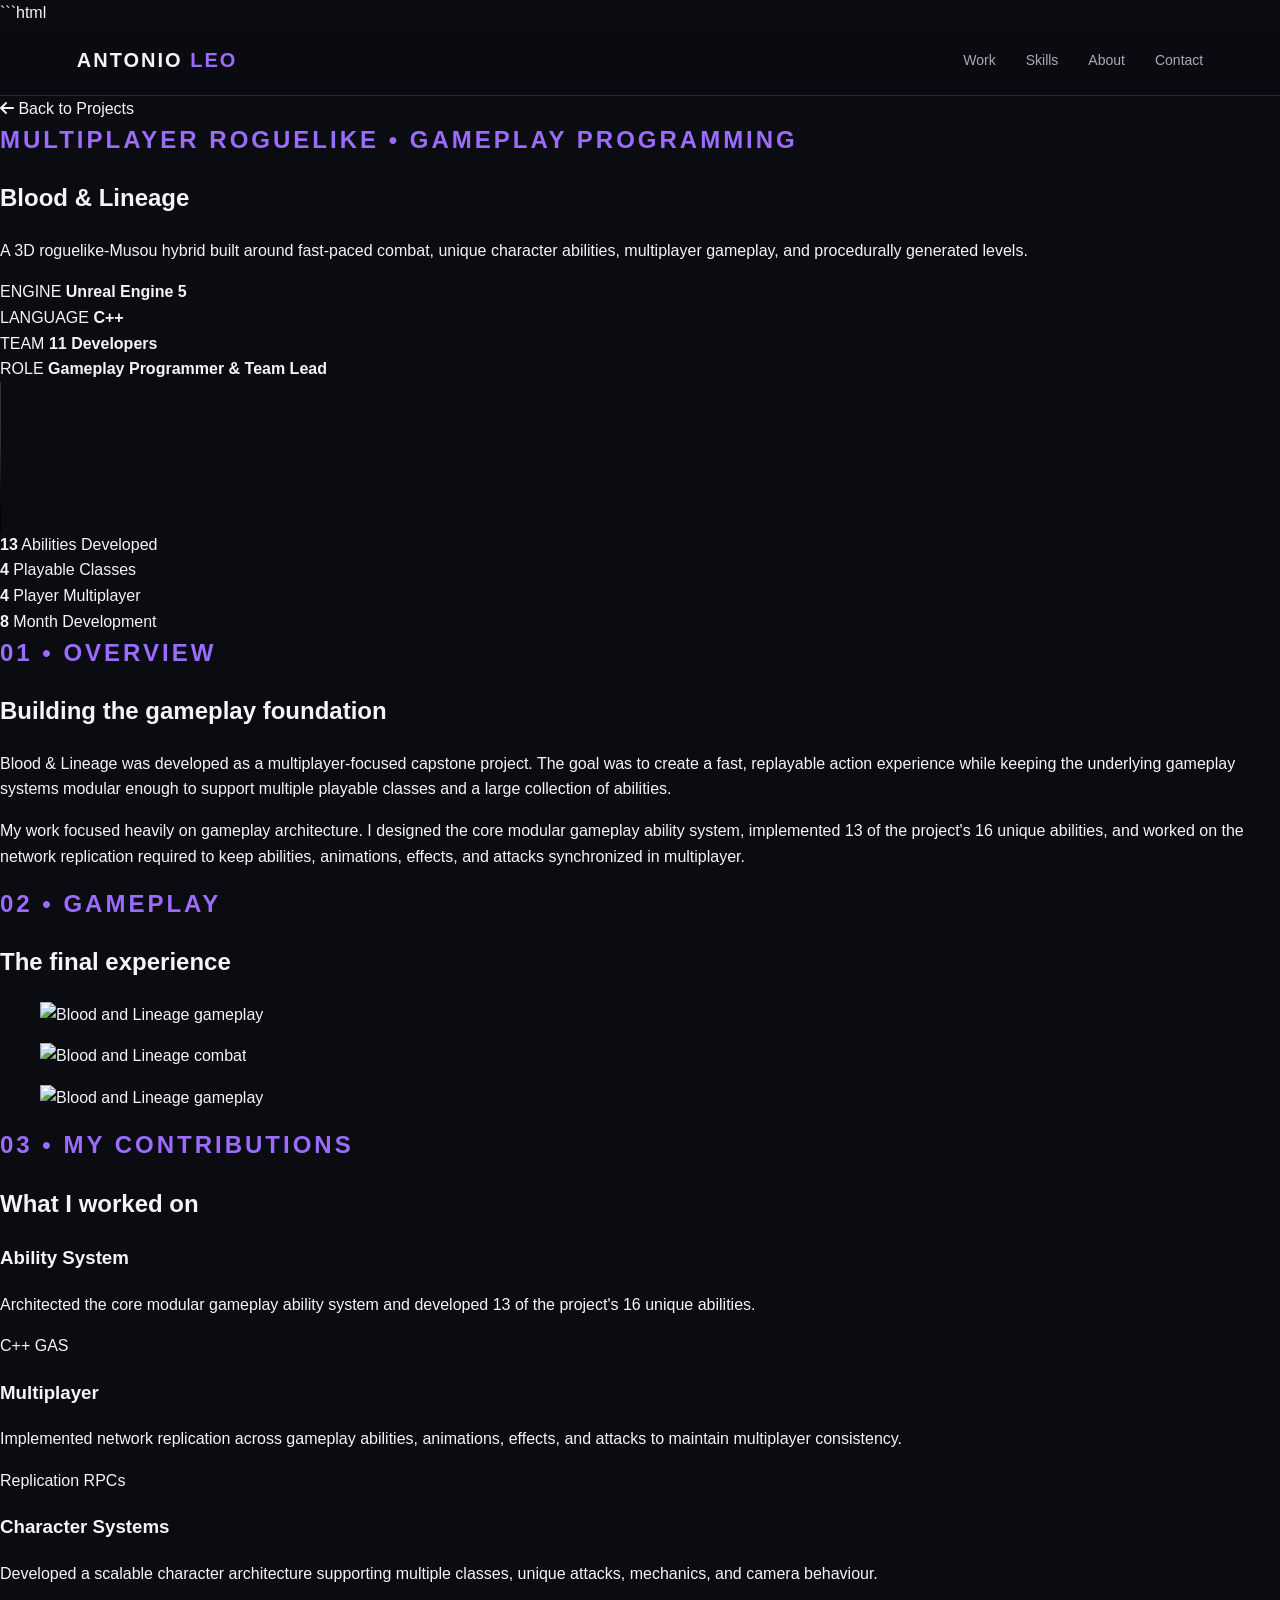
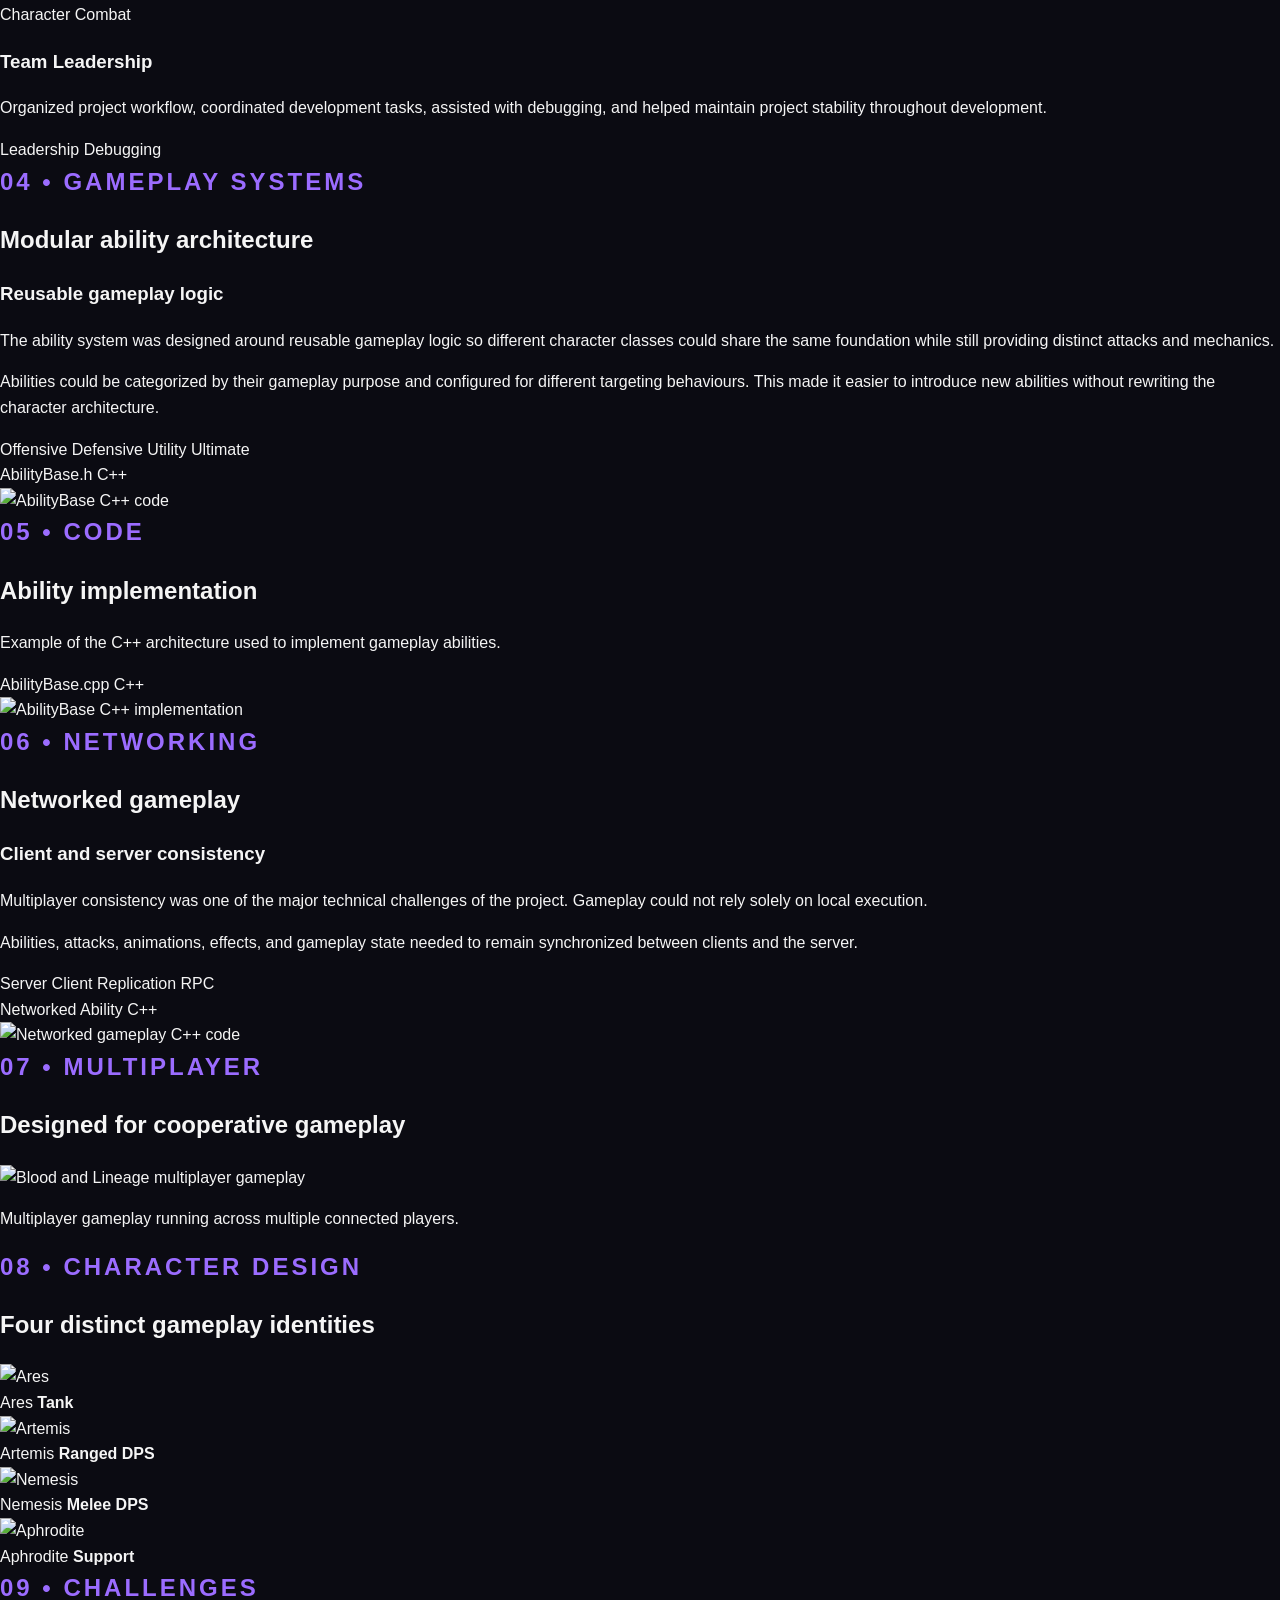
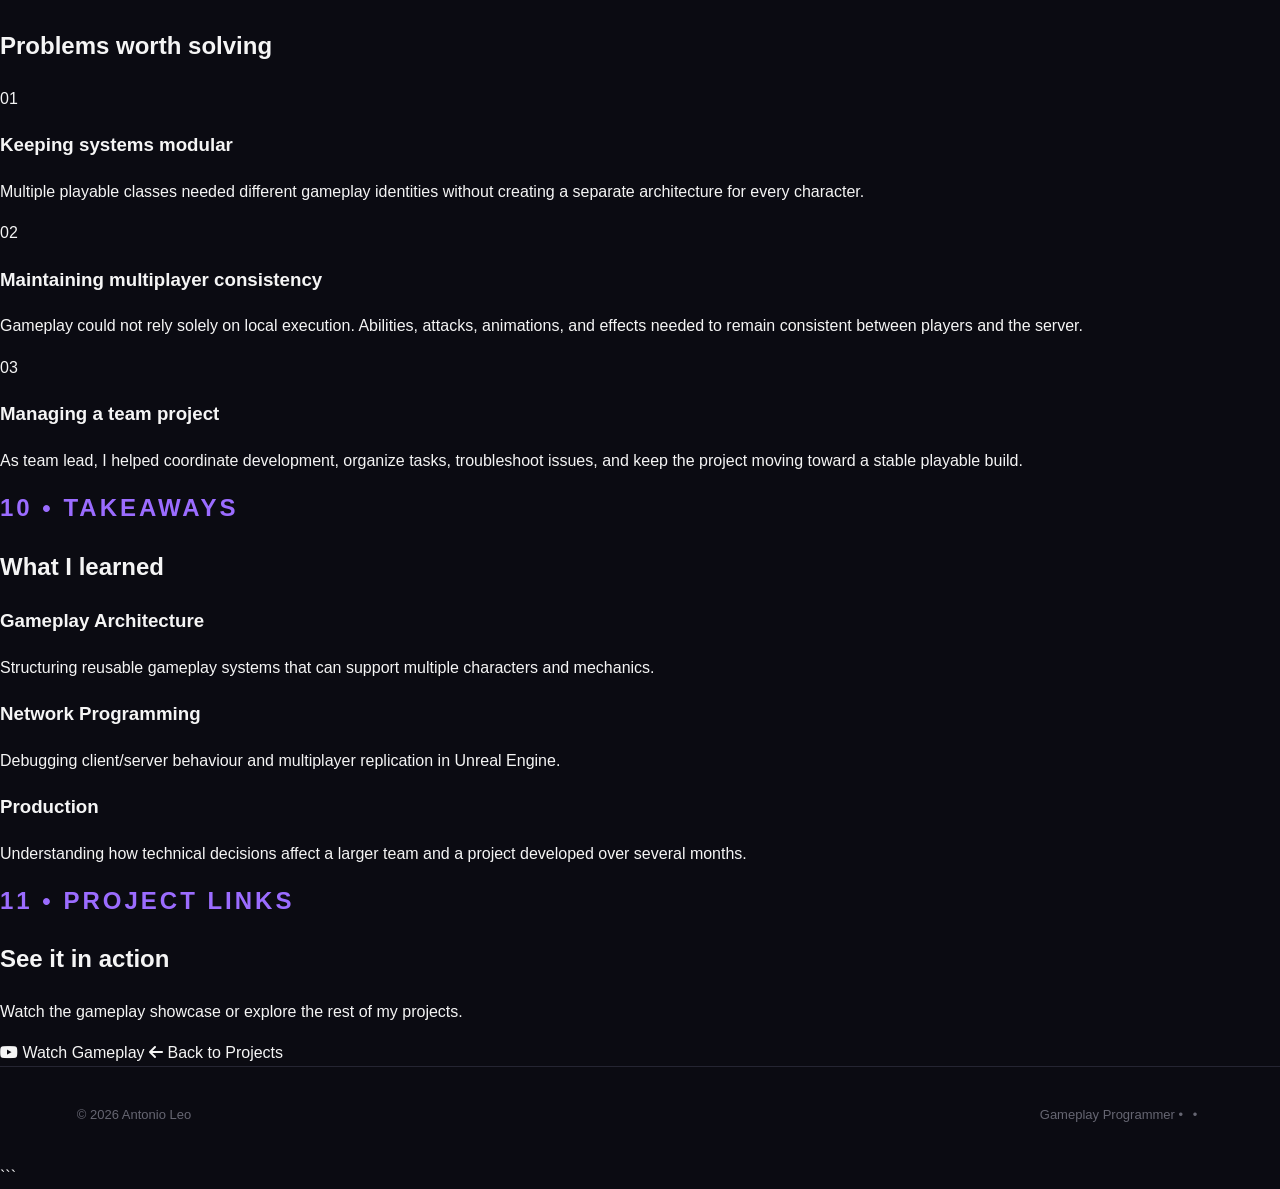
==== projects/blood-lineage.html @ 812a4d71 "changes" ====
```html
<!DOCTYPE html>
<html lang="en">
<head>
    <meta charset="UTF-8">
    <meta name="viewport" content="width=device-width, initial-scale=1.0">

    <title>Blood & Lineage | Antonio Leo</title>

    <link rel="stylesheet" href="../style.css">
    <link rel="stylesheet" href="project-details.css">

    <link rel="stylesheet"
          href="https://cdn.jsdelivr.net/gh/devicons/devicon@latest/devicon.min.css">

    <link rel="stylesheet"
          href="https://cdnjs.cloudflare.com/ajax/libs/font-awesome/6.5.2/css/all.min.css">
</head>

<body>

<header class="navbar">

    <a href="../index.html" class="logo">
        ANTONIO<span> LEO</span>
    </a>

    <nav>
        <a href="../index.html#work">Work</a>
        <a href="../index.html#skills">Skills</a>
        <a href="../index.html#about">About</a>
        <a href="../index.html#contact">Contact</a>
    </nav>

</header>


<main class="project-detail">


    <!-- HERO -->
    <section class="detail-hero">

        <a href="../index.html#work" class="back-link">
            <i class="fa-solid fa-arrow-left"></i>
            Back to Projects
        </a>

        <p class="eyebrow">
            MULTIPLAYER ROGUELIKE • GAMEPLAY PROGRAMMING
        </p>

        <h1>Blood &amp; Lineage</h1>

        <p class="detail-lead">
            A 3D roguelike-Musou hybrid built around fast-paced combat,
            unique character abilities, multiplayer gameplay, and
            procedurally generated levels.
        </p>


        <div class="detail-meta">

            <div>
                <span>ENGINE</span>
                <strong>Unreal Engine 5</strong>
            </div>

            <div>
                <span>LANGUAGE</span>
                <strong>C++</strong>
            </div>

            <div>
                <span>TEAM</span>
                <strong>11 Developers</strong>
            </div>

            <div>
                <span>ROLE</span>
                <strong>Gameplay Programmer &amp; Team Lead</strong>
            </div>

        </div>

    </section>


    <!-- VIDEO -->
    <section class="detail-media">

        <video autoplay muted loop controls playsinline preload="metadata">
            <source src="../videos/blood-lineage.mp4" type="video/mp4">
            Your browser does not support the video tag.
        </video>

    </section>


    <!-- QUICK STATS -->
    <section class="project-stats">

        <div>
            <strong>13</strong>
            <span>Abilities Developed</span>
        </div>

        <div>
            <strong>4</strong>
            <span>Playable Classes</span>
        </div>

        <div>
            <strong>4</strong>
            <span>Player Multiplayer</span>
        </div>

        <div>
            <strong>8</strong>
            <span>Month Development</span>
        </div>

    </section>


    <!-- OVERVIEW -->
    <section class="detail-section">

        <p class="eyebrow">01 • OVERVIEW</p>

        <h2>Building the gameplay foundation</h2>

        <div class="detail-text">

            <p>
                Blood &amp; Lineage was developed as a multiplayer-focused
                capstone project. The goal was to create a fast, replayable
                action experience while keeping the underlying gameplay
                systems modular enough to support multiple playable classes
                and a large collection of abilities.
            </p>

            <p>
                My work focused heavily on gameplay architecture. I designed
                the core modular gameplay ability system, implemented 13 of
                the project's 16 unique abilities, and worked on the network
                replication required to keep abilities, animations, effects,
                and attacks synchronized in multiplayer.
            </p>

        </div>

    </section>


    <!-- GAMEPLAY -->
    <section class="detail-section">

        <p class="eyebrow">02 • GAMEPLAY</p>

        <h2>The final experience</h2>

        <div class="image-gallery">

            <figure class="gallery-large">
                <img src="../images/blood-lineage/gameplay-1.jpg"
                     alt="Blood and Lineage gameplay">
            </figure>

            <figure>
                <img src="../images/blood-lineage/gameplay-2.jpg"
                     alt="Blood and Lineage combat">
            </figure>

            <figure>
                <img src="../images/blood-lineage/gameplay-3.jpg"
                     alt="Blood and Lineage gameplay">
            </figure>

        </div>

    </section>


    <!-- CONTRIBUTIONS -->
    <section class="detail-section">

        <p class="eyebrow">03 • MY CONTRIBUTIONS</p>

        <h2>What I worked on</h2>


        <div class="detail-grid">

            <article class="detail-card">

                <h3>Ability System</h3>

                <p>
                    Architected the core modular gameplay ability system and
                    developed 13 of the project's 16 unique abilities.
                </p>

                <div class="card-tags">
                    <span>C++</span>
                    <span>GAS</span>
                </div>

            </article>


            <article class="detail-card">

                <h3>Multiplayer</h3>

                <p>
                    Implemented network replication across gameplay abilities,
                    animations, effects, and attacks to maintain multiplayer
                    consistency.
                </p>

                <div class="card-tags">
                    <span>Replication</span>
                    <span>RPCs</span>
                </div>

            </article>


            <article class="detail-card">

                <h3>Character Systems</h3>

                <p>
                    Developed a scalable character architecture supporting
                    multiple classes, unique attacks, mechanics, and camera
                    behaviour.
                </p>

                <div class="card-tags">
                    <span>Character</span>
                    <span>Combat</span>
                </div>

            </article>


            <article class="detail-card">

                <h3>Team Leadership</h3>

                <p>
                    Organized project workflow, coordinated development tasks,
                    assisted with debugging, and helped maintain project
                    stability throughout development.
                </p>

                <div class="card-tags">
                    <span>Leadership</span>
                    <span>Debugging</span>
                </div>

            </article>

        </div>

    </section>


    <!-- ABILITY SYSTEM -->
    <section class="detail-section">

        <p class="eyebrow">04 • GAMEPLAY SYSTEMS</p>

        <h2>Modular ability architecture</h2>

        <div class="technical-block">

            <div class="technical-copy">

                <h3>Reusable gameplay logic</h3>

                <p>
                    The ability system was designed around reusable gameplay
                    logic so different character classes could share the same
                    foundation while still providing distinct attacks and
                    mechanics.
                </p>

                <p>
                    Abilities could be categorized by their gameplay purpose
                    and configured for different targeting behaviours. This
                    made it easier to introduce new abilities without
                    rewriting the character architecture.
                </p>

                <div class="card-tags">
                    <span>Offensive</span>
                    <span>Defensive</span>
                    <span>Utility</span>
                    <span>Ultimate</span>
                </div>

            </div>


            <div class="code-showcase">

                <div class="code-label">
                    <span>AbilityBase.h</span>
                    <span>C++</span>
                </div>

                <img src="../images/blood-lineage/code-ability.jpg"
                     alt="AbilityBase C++ code">

            </div>

        </div>

    </section>


    <!-- CODE -->
    <section class="detail-section">

        <p class="eyebrow">05 • CODE</p>

        <h2>Ability implementation</h2>

        <p class="section-description">
            Example of the C++ architecture used to implement gameplay
            abilities.
        </p>


        <div class="code-large">

            <div class="code-header">

                <span>AbilityBase.cpp</span>

                <span>C++</span>

            </div>

            <img src="../images/blood-lineage/code-ability-large.jpg"
                 alt="AbilityBase C++ implementation">

        </div>

    </section>


    <!-- NETWORKING -->
    <section class="detail-section">

        <p class="eyebrow">06 • NETWORKING</p>

        <h2>Networked gameplay</h2>

        <div class="technical-block">

            <div class="technical-copy">

                <h3>Client and server consistency</h3>

                <p>
                    Multiplayer consistency was one of the major technical
                    challenges of the project. Gameplay could not rely solely
                    on local execution.
                </p>

                <p>
                    Abilities, attacks, animations, effects, and gameplay
                    state needed to remain synchronized between clients
                    and the server.
                </p>

                <div class="card-tags">
                    <span>Server</span>
                    <span>Client</span>
                    <span>Replication</span>
                    <span>RPC</span>
                </div>

            </div>


            <div class="code-showcase">

                <div class="code-label">
                    <span>Networked Ability</span>
                    <span>C++</span>
                </div>

                <img src="../images/blood-lineage/code-networking.jpg"
                     alt="Networked gameplay C++ code">

            </div>

        </div>

    </section>


    <!-- MULTIPLAYER -->
    <section class="detail-section">

        <p class="eyebrow">07 • MULTIPLAYER</p>

        <h2>Designed for cooperative gameplay</h2>

        <div class="feature-image">

            <img src="../images/blood-lineage/multiplayer.jpg"
                 alt="Blood and Lineage multiplayer gameplay">

        </div>

        <p class="image-caption">
            Multiplayer gameplay running across multiple connected players.
        </p>

    </section>


    <!-- CHARACTERS -->
    <section class="detail-section">

        <p class="eyebrow">08 • CHARACTER DESIGN</p>

        <h2>Four distinct gameplay identities</h2>


        <div class="class-grid">

            <article class="class-card">

                <img src="../images/blood-lineage/ares.jpg"
                     alt="Ares">

                <div>
                    <span>Ares</span>
                    <strong>Tank</strong>
                </div>

            </article>


            <article class="class-card">

                <img src="../images/blood-lineage/artemis.jpg"
                     alt="Artemis">

                <div>
                    <span>Artemis</span>
                    <strong>Ranged DPS</strong>
                </div>

            </article>


            <article class="class-card">

                <img src="../images/blood-lineage/nemesis.jpg"
                     alt="Nemesis">

                <div>
                    <span>Nemesis</span>
                    <strong>Melee DPS</strong>
                </div>

            </article>


            <article class="class-card">

                <img src="../images/blood-lineage/aphrodite.jpg"
                     alt="Aphrodite">

                <div>
                    <span>Aphrodite</span>
                    <strong>Support</strong>
                </div>

            </article>

        </div>

    </section>


    <!-- CHALLENGES -->
    <section class="detail-section">

        <p class="eyebrow">09 • CHALLENGES</p>

        <h2>Problems worth solving</h2>


        <div class="challenge-list">

            <article>

                <span>01</span>

                <div>
                    <h3>Keeping systems modular</h3>

                    <p>
                        Multiple playable classes needed different gameplay
                        identities without creating a separate architecture
                        for every character.
                    </p>
                </div>

            </article>


            <article>

                <span>02</span>

                <div>
                    <h3>Maintaining multiplayer consistency</h3>

                    <p>
                        Gameplay could not rely solely on local execution.
                        Abilities, attacks, animations, and effects needed
                        to remain consistent between players and the server.
                    </p>
                </div>

            </article>


            <article>

                <span>03</span>

                <div>
                    <h3>Managing a team project</h3>

                    <p>
                        As team lead, I helped coordinate development,
                        organize tasks, troubleshoot issues, and keep the
                        project moving toward a stable playable build.
                    </p>
                </div>

            </article>

        </div>

    </section>


    <!-- TAKEAWAYS -->
    <section class="detail-section">

        <p class="eyebrow">10 • TAKEAWAYS</p>

        <h2>What I learned</h2>


        <div class="takeaway-grid">

            <div>
                <h3>Gameplay Architecture</h3>

                <p>
                    Structuring reusable gameplay systems that can support
                    multiple characters and mechanics.
                </p>
            </div>


            <div>
                <h3>Network Programming</h3>

                <p>
                    Debugging client/server behaviour and multiplayer
                    replication in Unreal Engine.
                </p>
            </div>


            <div>
                <h3>Production</h3>

                <p>
                    Understanding how technical decisions affect a larger
                    team and a project developed over several months.
                </p>
            </div>

        </div>

    </section>


    <!-- FINAL -->
    <section class="final-section">

        <p class="eyebrow">11 • PROJECT LINKS</p>

        <h2>See it in action</h2>

        <p>
            Watch the gameplay showcase or explore the rest of my projects.
        </p>


        <div class="detail-links">

            <a href="https://youtu.be/oWBnQoz2f60"
               target="_blank"
               rel="noopener noreferrer"
               class="detail-button primary-detail-button">

                <i class="fa-brands fa-youtube"></i>
                Watch Gameplay

            </a>


            <a href="../index.html#work"
               class="detail-button">

                <i class="fa-solid fa-arrow-left"></i>
                Back to Projects

            </a>

        </div>

    </section>

</main>


<footer>

    <p>© 2026 Antonio Leo</p>

    <p>
        Gameplay Programmer •
        <i class="devicon-cplusplus-plain" title="C++"></i>
        •
        <i class="devicon-unrealengine-original" title="Unreal Engine"></i>
    </p>

</footer>

</body>
</html>
```
---- style.css ----
/* =========================================
GLOBAL
========================================= */

* {
  box-sizing: border-box;
  }

html {
scroll-behavior: smooth;
}

body {
margin: 0;
font-family: Arial, Helvetica, sans-serif;


background: #0b0b12;
color: #f5f5f5;

line-height: 1.6;


}

a {
color: inherit;
text-decoration: none;
}

img {
max-width: 100%;
}

/* =========================================
NAVBAR
========================================= */

.navbar {
position: sticky;
top: 0;
z-index: 1000;


height: 70px;

display: flex;
align-items: center;
justify-content: space-between;

padding: 0 6%;

background: rgba(11, 11, 18, 0.92);

border-bottom: 1px solid #252532;

backdrop-filter: blur(10px);


}

.logo {
font-size: 20px;
font-weight: 800;
letter-spacing: 2px;
}

.logo span {
color: #9b6cff;
}

.navbar nav {
display: flex;
gap: 30px;
}

.navbar nav a {
color: #aaaab5;
font-size: 14px;
transition: 0.2s;
}

.navbar nav a:hover {
color: white;
}

/* =========================================
HERO
========================================= */

.hero {
min-height: 720px;


display: flex;
align-items: center;

padding: 100px 8%;

background:
    radial-gradient(
        circle at 75% 35%,
        rgba(117, 62, 205, 0.22),
        transparent 35%
    ),
    #0b0b12;


}

.hero-content {
max-width: 950px;
}

.eyebrow {
margin: 0 0 15px;


color: #9b6cff;

font-size: 24px;
font-weight: bold;

letter-spacing: 3px;


}

.hero h1 {
max-width: 900px;


margin: 0;

font-size: clamp(45px, 7vw, 90px);

line-height: 1.05;

letter-spacing: -3px;


}

.hero h1 span {
display: block;
color: #9b6cff;
}

.hero-description {
max-width: 760px;


margin-top: 30px;

color: #a9a9b5;

font-size: 20px;
line-height: 1.75;


}

.hero-description strong {
color: white;
}

/* Icons inside hero description */

.hero-description .tech-icon {
font-size: 1.25em;
color: #ffffff;


vertical-align: -0.12em;

margin: 0 4px;


}

.hero-buttons {
display: flex;
gap: 15px;


margin-top: 35px;


}

.button {
padding: 13px 25px;


border-radius: 5px;

font-weight: bold;

transition: 0.2s;


}

.button.primary {
background: #9b6cff;
}

.button.primary:hover {
background: #b08aff;
transform: translateY(-2px);
}

.button.secondary {
border: 1px solid #3b3b48;
}

.button.secondary:hover {
border-color: #9b6cff;
}

.hero-socials {
display: flex;
gap: 28px;


margin-top: 40px;

color: #888895;

font-size: 26px;


}

.hero-socials a {
transition: 0.2s;
}

.hero-socials a:hover {
color: white;
transform: translateY(-2px);
}

/* =========================================
SPECIALIZATIONS
========================================= */

.specializations {
display: grid;


grid-template-columns: repeat(5, 1fr);

border-top: 1px solid #252532;
border-bottom: 1px solid #252532;


}

.specializations div {
min-height: 125px;


padding: 25px 20px;

display: flex;
flex-direction: column;
align-items: center;
justify-content: center;

text-align: center;

border-right: 1px solid #252532;


}

.specializations div:last-child {
border-right: none;
}

.specializations > div > span {
display: block;


color: white;

font-size: 20px;
font-weight: bold;


}

/* Programming/software icons */

.specializations .tech-icon {
font-size: 42px;


color: #ffffff;

margin-bottom: 5px;


}

/* AI / NET / SYSTEMS */

.specialization-icon {
display: block;


color: #ffffff;

font-size: 24px;
font-weight: 800;
letter-spacing: 1px;

margin-bottom: 3px;


}

.specializations p {
margin: 5px 0 0;


color: #888895;

font-size: 14px;


}

/* =========================================
GENERAL SECTIONS
========================================= */

.section {
max-width: 1200px;


margin: 0 auto;

padding: 120px 30px;


}

.section-header {
max-width: 750px;


margin-bottom: 60px;


}

.section-header h2 {
margin: 0;


font-size: 50px;

line-height: 1.1;


}

.section-header > p:last-child {
color: #92929e;


margin-top: 20px;

font-size: 17px;
line-height: 1.75;


}

/* =========================================
PROJECTS
========================================= */

.projects-section {
max-width: 1250px;
}

.project-row {
display: grid;
grid-template-columns: 1.15fr 1fr;
min-height: 390px;
margin-bottom: 55px;
background: #12121b;
border: 1px solid #292934;
border-radius: 8px;
overflow: hidden;
transition: 0.3s;
}

.project-row:hover {
border-color: #49495a;
}

.project-row.reverse {
grid-template-columns: 1fr 1.15fr;
}

.project-row.reverse .project-video {
order: 2;
}

.project-video {
position: relative;
width: 100%;
height: 100%;
min-height: 390px;
overflow: hidden;
background: #08080d;
}

.project-video video {
    width: 100%;
    height: 100%;
    display: block;
    object-fit: contain;
    background: #08080d;
    transition: transform 0.5s ease;
}

.project-row:hover .project-video video {
transform: scale(1.03);
}

.project-info {
display: flex;
flex-direction: column;
justify-content: center;
padding: 45px;
}

.project-label {
display: flex;
align-items: center;
gap: 12px;
margin-bottom: 12px;
color: #ffffff;
}

.project-label i {
font-size: 25px;
}

.project-genre {
margin: 0 0 8px;
color: #9b6cff;
font-size: 12px;
font-weight: bold;
letter-spacing: 2px;
}

.project-info h3 {
margin: 0 0 15px;
font-size: 34px;
line-height: 1.15;
}

.project-summary {
max-width: 550px;
margin: 0;
color: #9999a6;
font-size: 16px;
line-height: 1.7;
}

.project-tags {
display: flex;
flex-wrap: wrap;
gap: 8px;
margin: 22px 0;
}

.project-tags span {
padding: 6px 11px;
border: 1px solid #343440;
border-radius: 4px;
color: #b4b4bf;
font-size: 12px;
}

.project-role {
margin: 0;
color: #858592;
font-size: 13px;
}

.project-role strong {
color: #d6d6df;
}

.project-links {
display: flex;
flex-wrap: wrap;
gap: 20px;
margin-top: 25px;
}

.project-link {
display: inline-flex;
align-items: center;
gap: 8px;
margin-top: 0;
color: #a980ff;
font-size: 14px;
font-weight: bold;
transition: 0.2s;
}

.project-link i {
font-size: 19px;
}

.project-link:hover {
color: white;
transform: translateX(3px);
}

.secondary-link {
color: #888895;
}

.project-placeholder {
display: flex;
align-items: center;
justify-content: center;
background: linear-gradient(135deg, #171223, #0c0c12);
}

.project-placeholder > div {
text-align: center;
}

.placeholder-icon {
display: block;
margin-bottom: 15px;
font-size: 55px;
color: #9b6cff;
}

.project-placeholder p {
color: #777783;
font-size: 14px;
letter-spacing: 3px;
}

/* =========================================
SKILLS
========================================= */



.skills-section {
max-width: 1200px;
}

.skills-grid {
display: grid;


grid-template-columns: repeat(3, 1fr);

gap: 15px;


}

.skill-card {
min-height: 250px;


padding: 30px;

background: #12121b;

border: 1px solid #292934;

transition: 0.25s;


}

.skill-card:hover {
transform: translateY(-4px);


border-color: #5b467d;


}

.skill-number {
margin-bottom: 35px;


color: #9b6cff;

font-size: 13px;
font-weight: bold;


}

.skill-card h3 {
margin: 0 0 12px;


display: flex;
align-items: center;
gap: 8px;

font-size: 22px;


}

.skill-card h3 .tech-icon-inline {
font-size: 25px;
}

.skill-card p {
margin: 0;


color: #858592;

font-size: 15px;
line-height: 1.7;


}

/* =========================================
ABOUT
========================================= */

.about-section {
border-top: 1px solid #252532;
border-bottom: 1px solid #252532;
}

.about-content {
display: grid;


grid-template-columns: 1fr 1fr;

gap: 100px;

align-items: start;


}

.about-content h2 {
margin: 0;


font-size: 45px;

line-height: 1.1;


}

.about-text p {
margin-top: 0;
margin-bottom: 25px;


color: #9999a6;

font-size: 18px;
line-height: 1.8;


}

/* =========================================
TECHNOLOGIES
========================================= */

.technologies {
max-width: 1200px;


margin: auto;

padding: 90px 30px;


}

.technology-list {
display: flex;


flex-wrap: wrap;

gap: 18px;

margin-top: 35px;


}

.technology-list span {
width: 90px;
height: 90px;


display: flex;
align-items: center;
justify-content: center;

background: #12121b;

border: 1px solid #292934;

border-radius: 8px;

color: #a0a0ab;

font-size: 14px;

transition: 0.25s;


}

.technology-list span:hover {
transform: translateY(-5px);


border-color: #5b467d;

color: white;


}

.technology-list i {
font-size: 45px;


transition: 0.25s;


}

.technology-list span:hover i {
transform: scale(1.08);
}

/* =========================================
CONTACT
========================================= */

.contact {
padding: 140px 30px;


text-align: center;

background:
    radial-gradient(
        circle,
        rgba(117, 62, 205, 0.16),
        transparent 45%
    );


}

.contact h2 {
margin: 0;


font-size: 60px;

line-height: 1.1;


}

.contact > p:not(.eyebrow) {
color: #888895;


font-size: 18px;


}

.contact-links {
display: flex;


justify-content: center;

flex-wrap: wrap;

gap: 18px;

margin-top: 40px;


}

.contact-links a {
width: 58px;
height: 58px;


display: flex;
align-items: center;
justify-content: center;

border: 1px solid #353541;

border-radius: 6px;

font-size: 25px;

transition: 0.2s;


}

.contact-links a:hover {
background: #9b6cff;


border-color: #9b6cff;

transform: translateY(-3px);


}

/* =========================================
FOOTER
========================================= */

footer {
display: flex;


justify-content: space-between;

padding: 25px 6%;

border-top: 1px solid #252532;

color: #666672;

font-size: 13px;


}

footer i {
font-size: 17px;


vertical-align: -0.15em;

margin: 0 3px;


}

/* =========================================
RESPONSIVE DESIGN
========================================= */

@media (max-width: 900px) {


.specializations {
    grid-template-columns: repeat(2, 1fr);
}

.specializations div:nth-child(2) {
    border-right: none;
}

.specializations div:nth-child(5) {
    grid-column: span 2;
    border-right: none;
}

.skills-grid {
    grid-template-columns: repeat(2, 1fr);
}

.about-content {
    grid-template-columns: 1fr;

    gap: 40px;
}

.technology-list {
    gap: 15px;
}

.technology-list span {
    width: 80px;
    height: 80px;
}

.technology-list i {
    font-size: 40px;
}


}

@media (max-width: 650px) {


.navbar {
    padding: 0 20px;
}

.navbar nav {
    display: none;
}

.hero {
    min-height: 650px;

    padding: 80px 25px;
}

.eyebrow {
    font-size: 18px;
}

.hero h1 {
    font-size: 48px;
}

.hero-description {
    font-size: 17px;

    line-height: 1.7;
}

.hero-buttons {
    flex-direction: column;

    align-items: flex-start;
}

.hero-socials {
    font-size: 28px;
}

.specializations {
    grid-template-columns: 1fr;
}

.specializations div,
.specializations div:nth-child(5) {
    grid-column: auto;

    border-right: none;

    border-bottom: 1px solid #252532;
}

.specializations div:last-child {
    border-bottom: none;
}

.specializations .tech-icon {
    font-size: 40px;
}

.specialization-icon {
    font-size: 22px;
}

.section {
    padding: 80px 20px;
}

.section-header h2 {
    font-size: 38px;
}

.section-header > p:last-child {
    font-size: 16px;
}

.project-content {
    padding: 28px 25px;
}

.project-content h3 {
    font-size: 30px;
}

.project-summary {
    font-size: 16px;
}

.project-label {
    gap: 10px;

    font-size: 11px;
}

.project-label i {
    font-size: 24px;
}

.contribution-grid {
    grid-template-columns: 1fr;
}

.contribution-grid p {
    font-size: 15px;
}

.skills-grid {
    grid-template-columns: 1fr;
}

.skill-card {
    min-height: auto;
}

.skill-card p {
    font-size: 15px;
}

.about-content h2 {
    font-size: 38px;
}

.about-text p {
    font-size: 16px;
}

.technologies {
    padding: 70px 20px;
}

.technology-list {
    gap: 12px;
}

.technology-list span {
    width: 72px;
    height: 72px;
}

.technology-list i {
    font-size: 36px;
}

.contact {
    padding: 100px 20px;
}

.contact h2 {
    font-size: 42px;
}

.contact > p:not(.eyebrow) {
    font-size: 16px;
}

footer {
    flex-direction: column;

    gap: 5px;
}


}
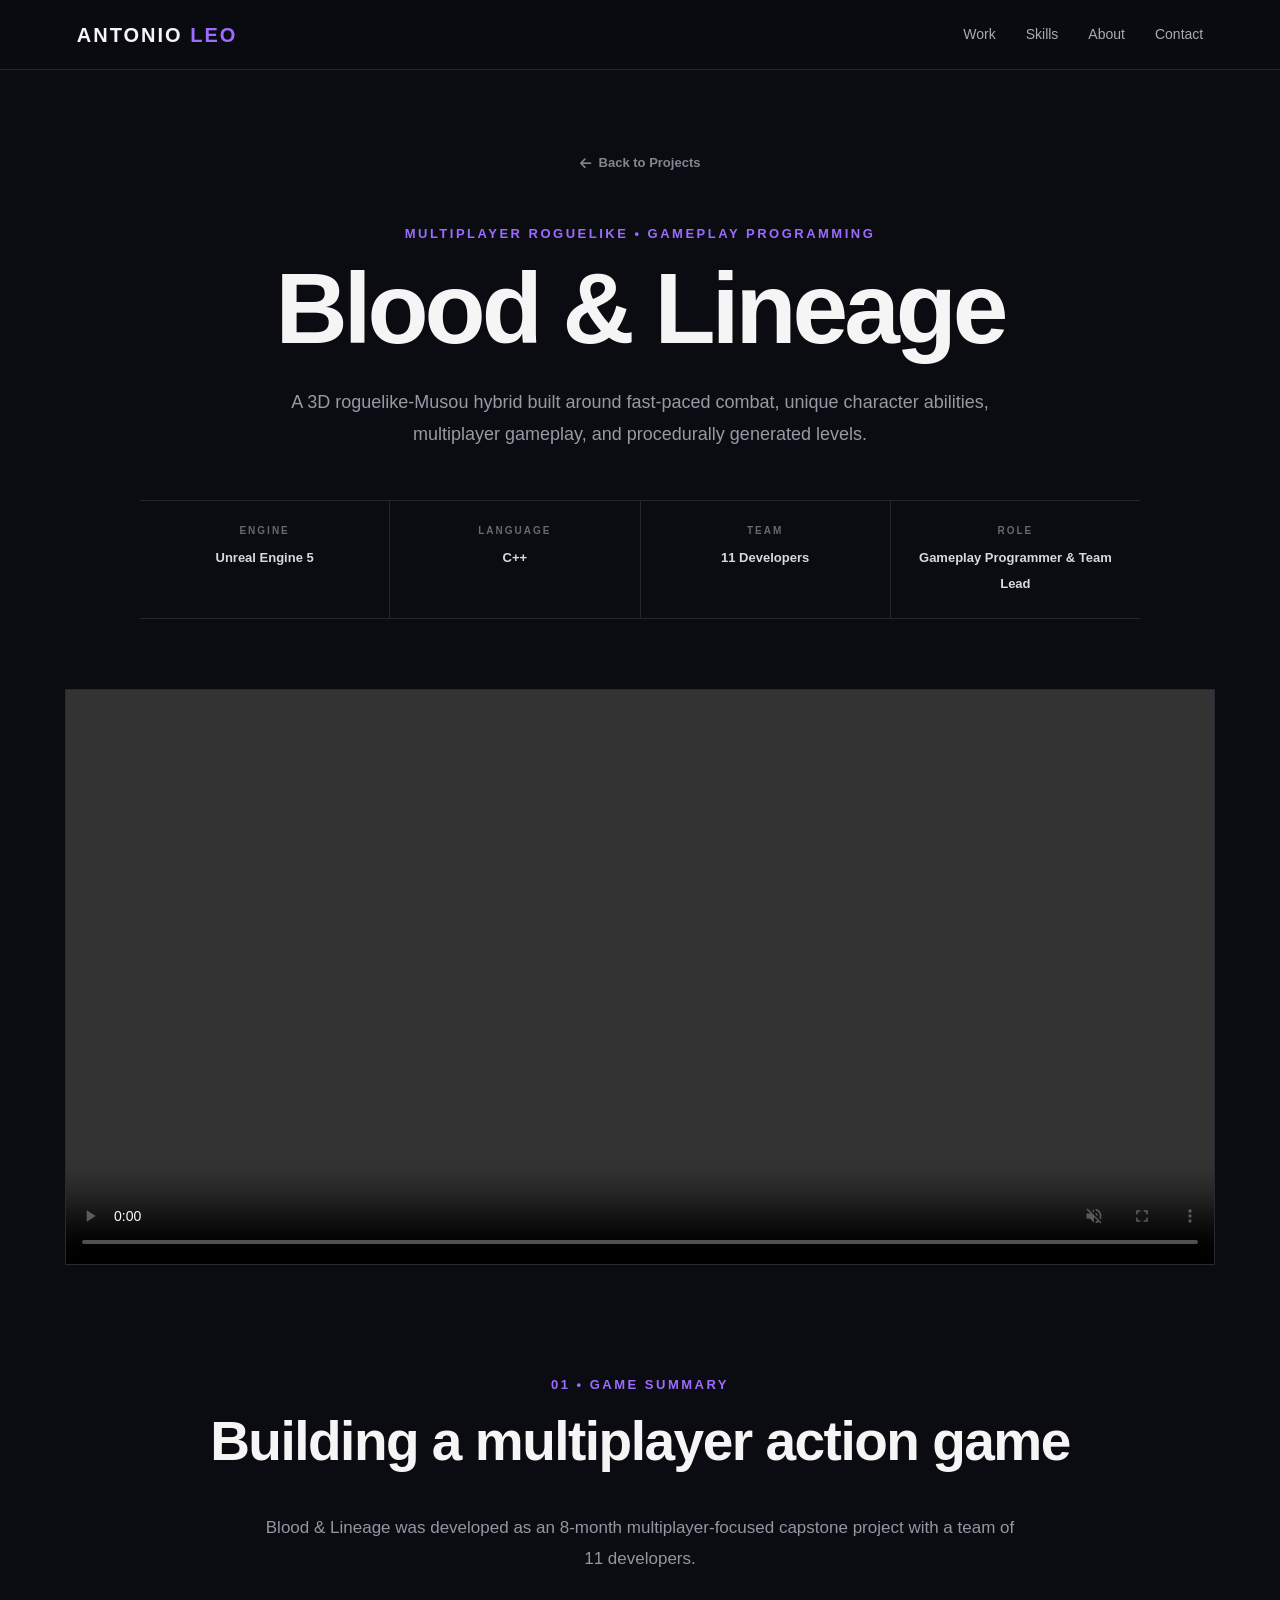
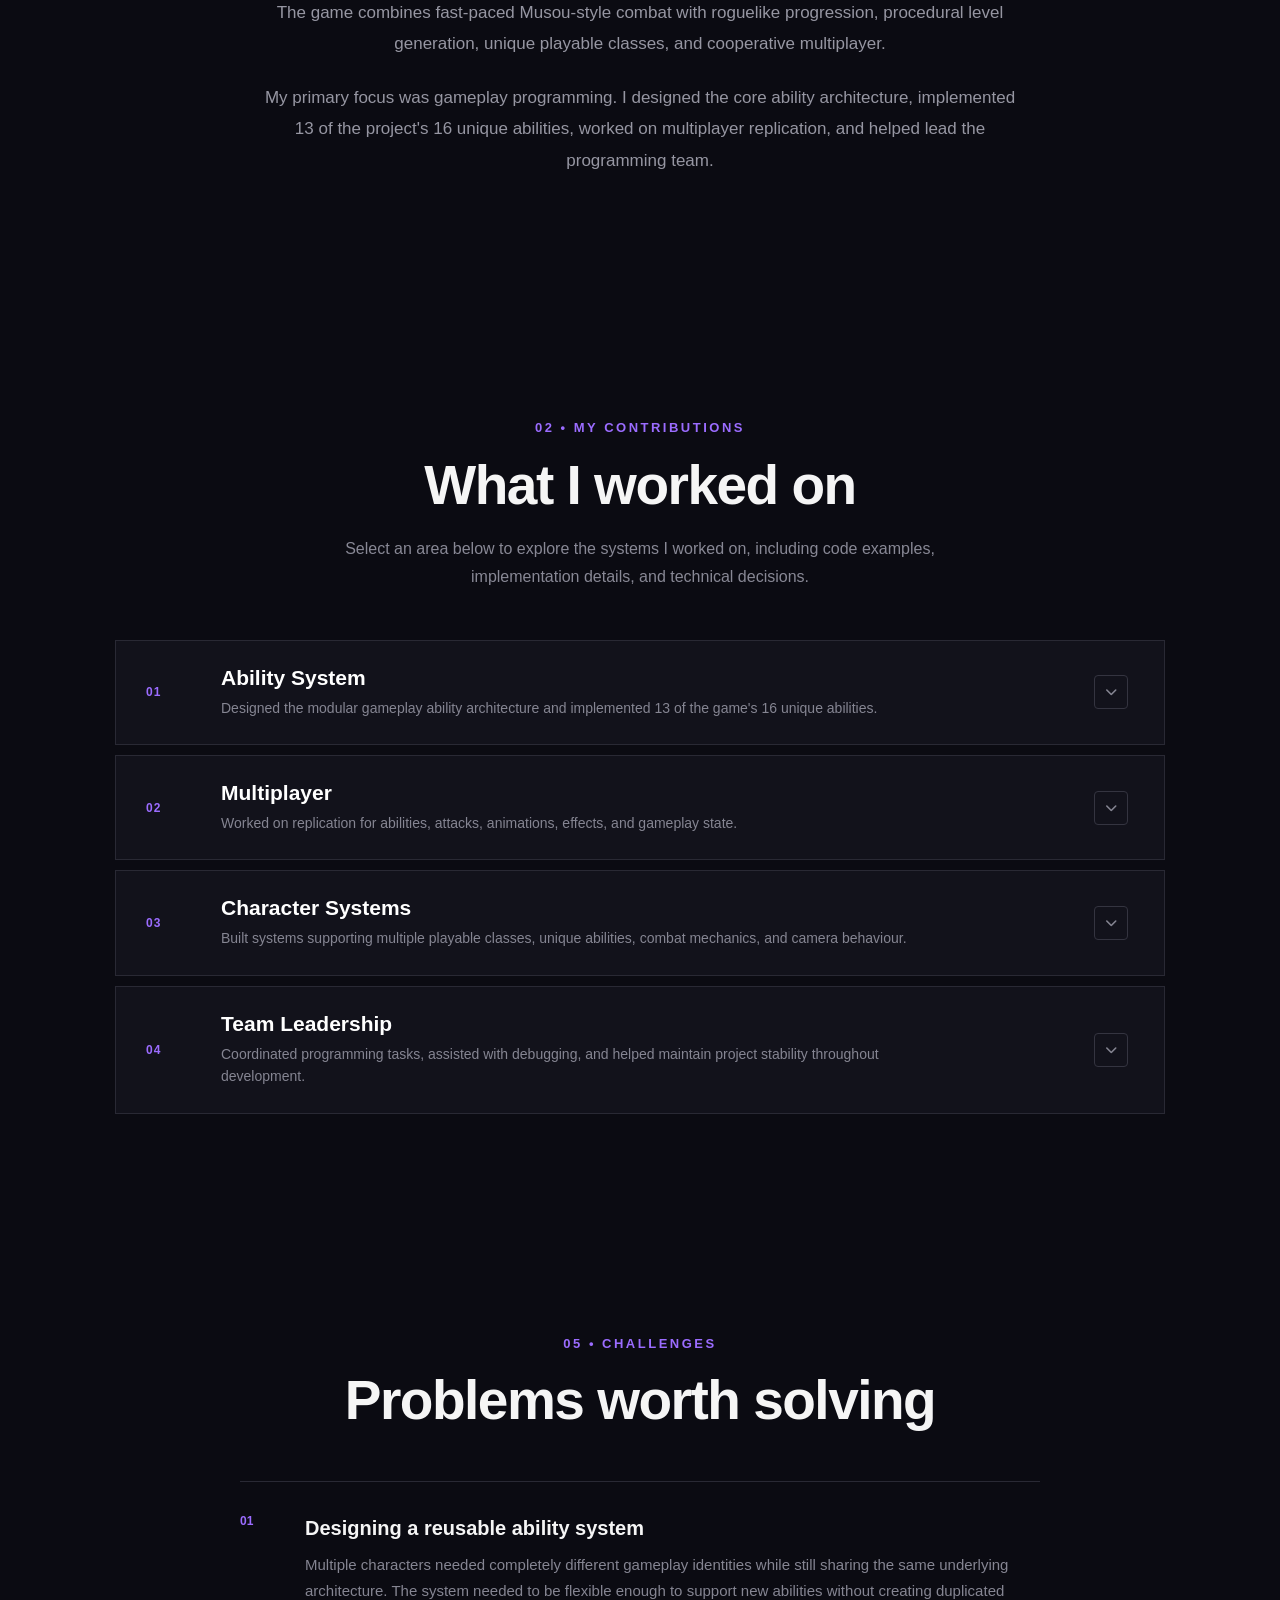
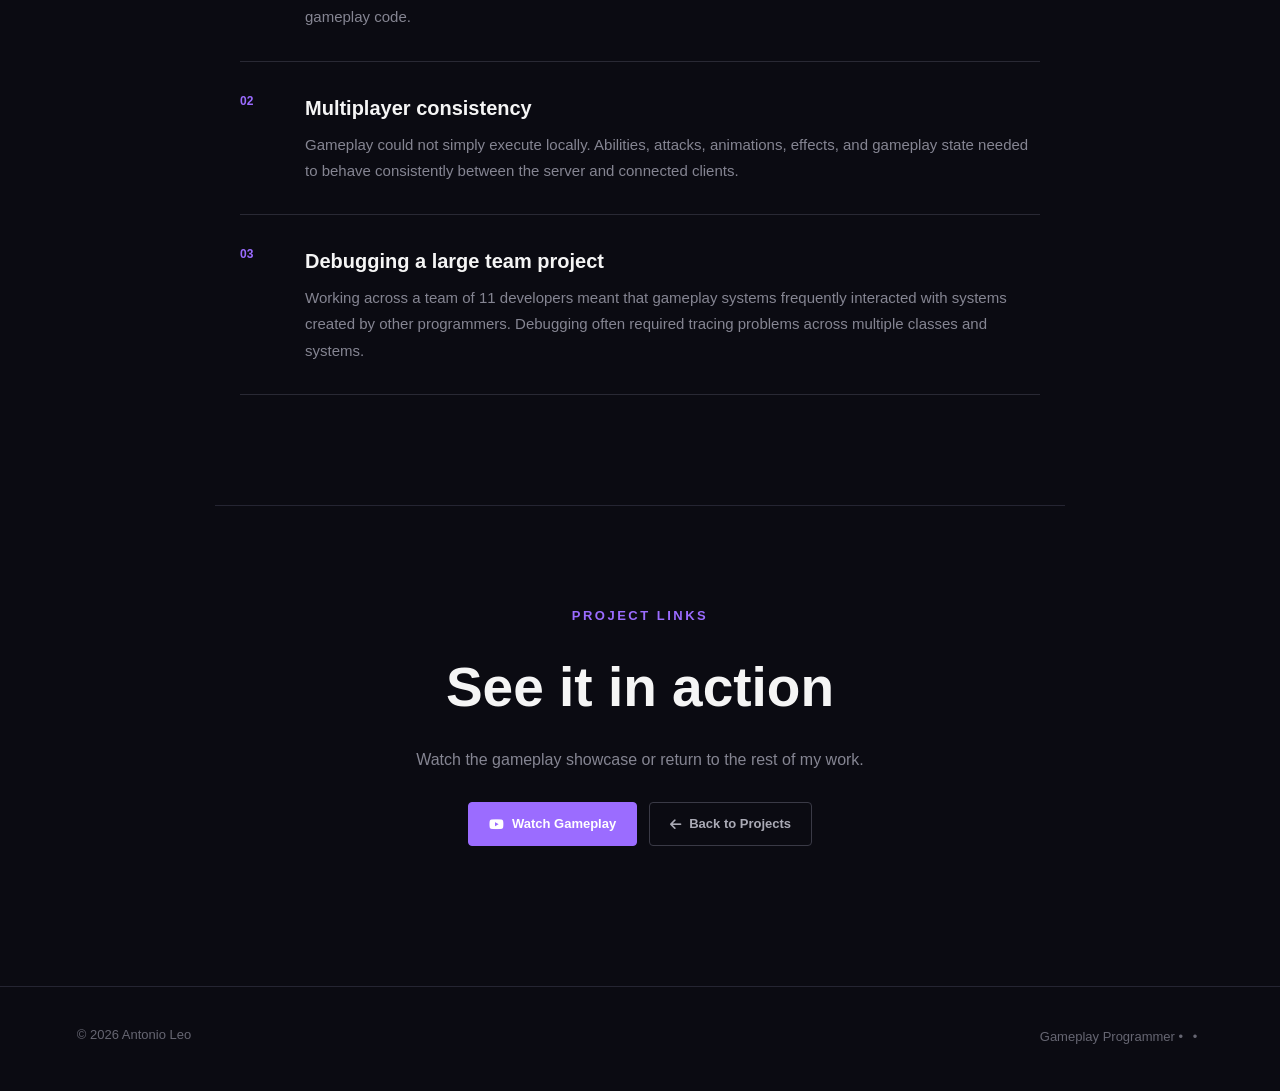
==== commit dd0290ac: "new changes" ====
--- a/projects/blood-lineage.html
+++ b/projects/blood-lineage.html
@@ -1,7 +1,9 @@
-```html
+
 <!DOCTYPE html>
 <html lang="en">
+
 <head>
+
     <meta charset="UTF-8">
     <meta name="viewport" content="width=device-width, initial-scale=1.0">
 
@@ -15,9 +17,12 @@
 
     <link rel="stylesheet"
           href="https://cdnjs.cloudflare.com/ajax/libs/font-awesome/6.5.2/css/all.min.css">
+
 </head>
 
+
 <body>
+
 
 <header class="navbar">
 
@@ -35,27 +40,41 @@
 </header>
 
 
+
 <main class="project-detail">
 
 
-    <!-- HERO -->
+    <!-- =========================================
+         HERO
+    ========================================== -->
+
     <section class="detail-hero">
 
         <a href="../index.html#work" class="back-link">
+
             <i class="fa-solid fa-arrow-left"></i>
+
             Back to Projects
+
         </a>
+
 
         <p class="eyebrow">
             MULTIPLAYER ROGUELIKE • GAMEPLAY PROGRAMMING
         </p>
 
-        <h1>Blood &amp; Lineage</h1>
+
+        <h1>
+            Blood &amp; Lineage
+        </h1>
+
 
         <p class="detail-lead">
+
             A 3D roguelike-Musou hybrid built around fast-paced combat,
             unique character abilities, multiplayer gameplay, and
             procedurally generated levels.
+
         </p>
 
 
@@ -86,573 +105,1045 @@
     </section>
 
 
-    <!-- VIDEO -->
+
+    <!-- =========================================
+         GAMEPLAY VIDEO
+    ========================================== -->
+
     <section class="detail-media">
 
         <video autoplay muted loop controls playsinline preload="metadata">
-            <source src="../videos/blood-lineage.mp4" type="video/mp4">
+
+            <source
+                src="../videos/Blood&Lineage_Gameplay.mp4"
+                type="video/mp4">
+
             Your browser does not support the video tag.
+
         </video>
 
     </section>
 
 
-    <!-- QUICK STATS -->
-    <section class="project-stats">
-
-        <div>
-            <strong>13</strong>
-            <span>Abilities Developed</span>
+
+    <!-- =========================================
+         01 — GAME SUMMARY
+    ========================================== -->
+
+    <section class="detail-section">
+
+        <p class="eyebrow">
+            01 • GAME SUMMARY
+        </p>
+
+
+        <h2>
+            Building a multiplayer action game
+        </h2>
+
+
+        <div class="detail-text">
+
+            <p>
+
+                Blood &amp; Lineage was developed as an 8-month
+                multiplayer-focused capstone project with a team of
+                11 developers.
+
+            </p>
+
+
+            <p>
+
+                The game combines fast-paced Musou-style combat with
+                roguelike progression, procedural level generation,
+                unique playable classes, and cooperative multiplayer.
+
+            </p>
+
+
+            <p>
+
+                My primary focus was gameplay programming. I designed
+                the core ability architecture, implemented 13 of the
+                project's 16 unique abilities, worked on multiplayer
+                replication, and helped lead the programming team.
+
+            </p>
+
         </div>
 
-        <div>
-            <strong>4</strong>
-            <span>Playable Classes</span>
+    </section>
+
+
+
+    <!-- =========================================
+     02 — MY CONTRIBUTIONS
+========================================== -->
+
+<section class="detail-section contributions-section">
+
+    <p class="eyebrow">
+        02 • MY CONTRIBUTIONS
+    </p>
+
+    <h2>
+        What I worked on
+    </h2>
+
+    <p class="section-description">
+        Select an area below to explore the systems I worked on,
+        including code examples, implementation details, and technical decisions.
+    </p>
+
+
+    <div class="contribution-list">
+
+
+        <!-- =========================================
+             ABILITY SYSTEM
+        ========================================== -->
+
+        <article class="contribution-item">
+
+            <button class="contribution-button" type="button">
+
+                <div class="contribution-number">
+                    01
+                </div>
+
+                <div class="contribution-info">
+
+                    <h3>
+                        Ability System
+                    </h3>
+
+                    <p>
+                        Designed the modular gameplay ability architecture
+                        and implemented 13 of the game's 16 unique abilities.
+                    </p>
+
+                </div>
+
+                <div class="contribution-icon">
+                    <i class="fa-solid fa-chevron-down"></i>
+                </div>
+
+            </button>
+
+
+            <div class="contribution-content">
+
+                <div class="contribution-intro">
+
+                    <p class="eyebrow">
+                        ABILITY SYSTEM
+                    </p>
+
+                    <h3>
+                        Use Case Walk Through
+                    </h3>
+
+                    <p>
+                        I designed a reusable ability architecture with some help from Unreal's Gameplay Ability System that allowed
+                        different character classes to share the same underlying
+                        system while still having completely different gameplay
+                        identities.
+                    </p>
+
+                    <p>
+                        The following walkthrough shows how an ability moves
+                        through the system when a user utilizes one of there abilities
+                    </p>
+
+                </div>
+
+
+                <!-- STEP 01 -->
+
+                <article class="walkthrough-step">
+
+                    <div class="step-number">
+                        01
+                    </div>
+
+                    <div class="step-content">
+
+                        <h3>
+                            Player activates an ability
+                        </h3>
+
+                        <p>
+                            The player presses an input mapped to one of their
+                            character's abilities. The input is passed into the
+                            character's ability system and begins the activation
+                            process.
+                        </p>
+
+                        <div class="code-image">
+
+                            <img
+                                src="../images/Step1.png"
+                                alt="Ability input C++ code"
+                                loading="lazy">
+
+                            <span class="expand-hint">
+                                <i class="fa-solid fa-expand"></i>
+                            </span>
+
+                        </div>
+
+                    </div>
+
+                </article>
+
+
+                <!-- STEP 02 -->
+
+                <article class="walkthrough-step">
+
+                    <div class="step-number">
+                        02
+                    </div>
+
+                    <div class="step-content">
+
+                        <h3>
+                            Ability activation
+                        </h3>
+
+                        <p>
+                            The ability checks whether it can currently be
+                            activated, including cooldowns, gameplay state,
+                            and other activation requirements.
+                        </p>
+
+                        <div class="code-image">
+
+                            <img
+                                src="../images/Step2.png"
+                                alt="Ability activation C++ code"
+                                loading="lazy">
+
+                            <span class="expand-hint">
+                                <i class="fa-solid fa-expand"></i>
+                            </span>
+
+                        </div>
+
+                    </div>
+
+                </article>
+
+
+                <!-- STEP 03 -->
+
+                <article class="walkthrough-step">
+
+                    <div class="step-number">
+                        03
+                    </div>
+
+                    <div class="step-content">
+
+                        <h3>
+                            Determine the target
+                        </h3>
+
+                        <p>
+                            The ability determines what it should affect based
+                            on its configured target type. This can include the
+                            player, a single enemy, an area, or a cone.
+                        </p>
+
+                        <div class="code-image">
+
+                            <img
+                                src="../images/Step3.png"
+                                alt="Ability targeting C++ code"
+                                loading="lazy">
+
+                            <span class="expand-hint">
+                                <i class="fa-solid fa-expand"></i>
+                            </span>
+
+                        </div>
+
+                    </div>
+
+                </article>
+
+
+                <!-- STEP 04 -->
+
+                <article class="walkthrough-step">
+
+                    <div class="step-number">
+                        04
+                    </div>
+
+                    <div class="step-content">
+
+                        <h3>
+                            Execute gameplay logic
+                        </h3>
+
+                        <p>
+                            Once the target is determined, the ability executes
+                            its gameplay logic. Depending on the ability, this
+                            can involve damage, healing, buffs, debuffs, movement,
+                            or other gameplay effects.
+                        </p>
+
+                        <div class="code-image">
+
+                            <img
+                                src="../images/Step4.png"
+                                alt="Ability execution C++ code"
+                                loading="lazy">
+
+                            <span class="expand-hint">
+                                <i class="fa-solid fa-expand"></i>
+                            </span>
+
+                        </div>
+
+                    </div>
+
+                </article>
+
+
+                <!-- STEP 05 -->
+
+                <article class="walkthrough-step">
+
+                    <div class="step-number">
+                        05
+                    </div>
+
+                    <div class="step-content">
+
+                        <h3>
+                            Server-side execution
+                        </h3>
+
+                        <p>
+                            In multiplayer, gameplay-critical actions need to
+                            be handled with the server in mind so that clients
+                            cannot independently determine authoritative
+                            gameplay results.
+                        </p>
+
+                        <div class="code-image">
+
+                            <img
+                                src="../images/Step5.png"
+                                alt="Server-side gameplay C++ code"
+                                loading="lazy">
+
+                            <span class="expand-hint">
+                                <i class="fa-solid fa-expand"></i>
+                            </span>
+
+                        </div>
+
+                    </div>
+
+                </article>
+
+
+                <!-- STEP 06 -->
+
+                <article class="walkthrough-step">
+
+                    <div class="step-number">
+                        06
+                    </div>
+
+                    <div class="step-content">
+
+                        <h3>
+                            Replicate gameplay state
+                        </h3>
+
+                        <p>
+                            Relevant gameplay state, effects, animations, or
+                            events are replicated so connected players receive
+                            the correct result.
+                        </p>
+
+                        <div class="code-image">
+
+                            <img
+                                src="../images/Step6.png"
+                                alt="Gameplay replication C++ code"
+                                loading="lazy">
+
+                            <span class="expand-hint">
+                                <i class="fa-solid fa-expand"></i>
+                            </span>
+
+                        </div>
+
+                    </div>
+
+                </article>
+
+
+                <!-- STEP 07 -->
+
+                <article class="walkthrough-step">
+
+                    <div class="step-number">
+                        07
+                    </div>
+
+                    <div class="step-content">
+
+                        <h3>
+                            Gameplay result
+                        </h3>
+
+                        <p>
+                            The ability completes its execution and the resulting
+                            gameplay changes are reflected across the connected
+                            players.
+                        </p>
+
+                        <div class="code-image">
+
+                            <img
+                                src="../images/Step7.png"
+                                alt="Final gameplay result C++ code"
+                                loading="lazy">
+
+                            <span class="expand-hint">
+                                <i class="fa-solid fa-expand"></i>
+                            </span>
+
+                        </div>
+
+                    </div>
+
+                </article>
+
+            </div>
+
+        </article>
+
+
+
+        <!-- =========================================
+             MULTIPLAYER
+        ========================================== -->
+
+        <article class="contribution-item">
+
+            <button class="contribution-button" type="button">
+
+                <div class="contribution-number">
+                    02
+                </div>
+
+                <div class="contribution-info">
+
+                    <h3>
+                        Multiplayer
+                    </h3>
+
+                    <p>
+                        Worked on replication for abilities, attacks,
+                        animations, effects, and gameplay state.
+                    </p>
+
+                </div>
+
+                <div class="contribution-icon">
+                    <i class="fa-solid fa-chevron-down"></i>
+                </div>
+
+            </button>
+
+
+            <div class="contribution-content">
+
+                <div class="contribution-intro">
+
+                    <p class="eyebrow">
+                        MULTIPLAYER
+                    </p>
+
+                    <h3>
+                        Building gameplay around multiplayer
+                    </h3>
+
+                    <p>
+                        Multiplayer was an important part of the project.
+                        Gameplay-critical actions needed to behave correctly
+                        between the server and connected clients.
+                    </p>
+
+                    <p>
+                        This section can be expanded with the specific
+                        replication code, RPCs, replicated variables,
+                        and networking problems you solved.
+                    </p>
+
+                </div>
+
+
+                <article class="walkthrough-step">
+
+                    <div class="step-number">
+                        01
+                    </div>
+
+                    <div class="step-content">
+
+                        <h3>
+                            Replication architecture
+                        </h3>
+
+                        <p>
+                            Add an explanation of how your gameplay systems
+                            communicate between the client and server.
+                        </p>
+
+                        <!-- Add your multiplayer screenshot here -->
+
+                    </div>
+
+                </article>
+
+            </div>
+
+        </article>
+
+
+
+        <!-- =========================================
+             CHARACTER SYSTEMS
+        ========================================== -->
+
+        <article class="contribution-item">
+
+            <button class="contribution-button" type="button">
+
+                <div class="contribution-number">
+                    03
+                </div>
+
+                <div class="contribution-info">
+
+                    <h3>
+                        Character Systems
+                    </h3>
+
+                    <p>
+                        Built systems supporting multiple playable classes,
+                        unique abilities, combat mechanics, and camera behaviour.
+                    </p>
+
+                </div>
+
+                <div class="contribution-icon">
+                    <i class="fa-solid fa-chevron-down"></i>
+                </div>
+
+            </button>
+
+
+            <div class="contribution-content">
+
+                <div class="contribution-intro">
+
+                    <p class="eyebrow">
+                        CHARACTER SYSTEMS
+                    </p>
+
+                    <h3>
+                        Supporting unique playable classes
+                    </h3>
+
+                    <p>
+                        Blood &amp; Lineage featured multiple playable classes,
+                        each with different combat roles and gameplay abilities.
+                    </p>
+
+                    <p>
+                        I worked on the character-side systems that allowed
+                        these classes to share common functionality while
+                        maintaining their individual gameplay behaviour.
+                    </p>
+
+                </div>
+
+
+                <article class="walkthrough-step">
+
+                    <div class="step-number">
+                        01
+                    </div>
+
+                    <div class="step-content">
+
+                        <h3>
+                            Character architecture
+                        </h3>
+
+                        <p>
+                            Add your character inheritance, class selection,
+                            combat, or camera implementation here.
+                        </p>
+
+                        <!-- Add your character screenshot here -->
+
+                    </div>
+
+                </article>
+
+            </div>
+
+        </article>
+
+
+
+        <!-- =========================================
+             TEAM LEADERSHIP
+        ========================================== -->
+
+        <article class="contribution-item">
+
+            <button class="contribution-button" type="button">
+
+                <div class="contribution-number">
+                    04
+                </div>
+
+                <div class="contribution-info">
+
+                    <h3>
+                        Team Leadership
+                    </h3>
+
+                    <p>
+                        Coordinated programming tasks, assisted with debugging,
+                        and helped maintain project stability throughout development.
+                    </p>
+
+                </div>
+
+                <div class="contribution-icon">
+                    <i class="fa-solid fa-chevron-down"></i>
+                </div>
+
+            </button>
+
+
+            <div class="contribution-content">
+
+                <div class="contribution-intro">
+
+                    <p class="eyebrow">
+                        TEAM LEADERSHIP
+                    </p>
+
+                    <h3>
+                        Leading development across an 11-person team
+                    </h3>
+
+                    <p>
+                        As a programming lead, I helped coordinate programming
+                        tasks, debug problems across systems, and keep gameplay
+                        development moving throughout the project.
+                    </p>
+
+                    <p>
+                        This section can be used to showcase development
+                        workflows, debugging examples, Git practices,
+                        technical decisions, and problems solved with the team.
+                    </p>
+
+                </div>
+
+
+                <article class="walkthrough-step">
+
+                    <div class="step-number">
+                        01
+                    </div>
+
+                    <div class="step-content">
+
+                        <h3>
+                            Debugging and development workflow
+                        </h3>
+
+                        <p>
+                            Add examples of difficult bugs, debugging processes,
+                            technical decisions, or team coordination here.
+                        </p>
+
+                        <!-- Add your screenshot here -->
+
+                    </div>
+
+                </article>
+
+            </div>
+
+        </article>
+
+    </div>
+
+</section>
+    <!-- =========================================
+         04 — CHALLENGES
+    ========================================== -->
+
+    <section class="detail-section">
+
+        <p class="eyebrow">
+            05 • CHALLENGES
+        </p>
+
+
+        <h2>
+            Problems worth solving
+        </h2>
+
+
+        <div class="challenge-list">
+
+
+            <article>
+
+                <span>
+                    01
+                </span>
+
+                <div>
+
+                    <h3>
+                        Designing a reusable ability system
+                    </h3>
+
+                    <p>
+
+                        Multiple characters needed completely different
+                        gameplay identities while still sharing the same
+                        underlying architecture. The system needed to be
+                        flexible enough to support new abilities without
+                        creating duplicated gameplay code.
+
+                    </p>
+
+                </div>
+
+            </article>
+
+
+
+            <article>
+
+                <span>
+                    02
+                </span>
+
+                <div>
+
+                    <h3>
+                        Multiplayer consistency
+                    </h3>
+
+                    <p>
+
+                        Gameplay could not simply execute locally.
+                        Abilities, attacks, animations, effects, and
+                        gameplay state needed to behave consistently
+                        between the server and connected clients.
+
+                    </p>
+
+                </div>
+
+            </article>
+
+
+
+            <article>
+
+                <span>
+                    03
+                </span>
+
+                <div>
+
+                    <h3>
+                        Debugging a large team project
+                    </h3>
+
+                    <p>
+
+                        Working across a team of 11 developers meant that
+                        gameplay systems frequently interacted with systems
+                        created by other programmers. Debugging often
+                        required tracing problems across multiple classes
+                        and systems.
+
+                    </p>
+
+                </div>
+
+            </article>
+
+
         </div>
 
-        <div>
-            <strong>4</strong>
-            <span>Player Multiplayer</span>
+    </section>
+
+
+
+    <!-- =========================================
+         FINAL LINKS
+    ========================================== -->
+
+    <section class="final-section">
+
+        <p class="eyebrow">
+            PROJECT LINKS
+        </p>
+
+
+        <h2>
+            See it in action
+        </h2>
+
+
+        <p>
+
+            Watch the gameplay showcase or return to the rest of my work.
+
+        </p>
+
+
+        <div class="detail-links">
+
+            <a
+                href="https://youtu.be/oWBnQoz2f60"
+                target="_blank"
+                rel="noopener noreferrer"
+                class="detail-button primary-detail-button">
+
+                <i class="fa-brands fa-youtube"></i>
+
+                Watch Gameplay
+
+            </a>
+
+
+            <a
+                href="../index.html#work"
+                class="detail-button">
+
+                <i class="fa-solid fa-arrow-left"></i>
+
+                Back to Projects
+
+            </a>
+
         </div>
 
-        <div>
-            <strong>8</strong>
-            <span>Month Development</span>
-        </div>
-
     </section>
 
 
-    <!-- OVERVIEW -->
-    <section class="detail-section">
-
-        <p class="eyebrow">01 • OVERVIEW</p>
-
-        <h2>Building the gameplay foundation</h2>
-
-        <div class="detail-text">
-
-            <p>
-                Blood &amp; Lineage was developed as a multiplayer-focused
-                capstone project. The goal was to create a fast, replayable
-                action experience while keeping the underlying gameplay
-                systems modular enough to support multiple playable classes
-                and a large collection of abilities.
-            </p>
-
-            <p>
-                My work focused heavily on gameplay architecture. I designed
-                the core modular gameplay ability system, implemented 13 of
-                the project's 16 unique abilities, and worked on the network
-                replication required to keep abilities, animations, effects,
-                and attacks synchronized in multiplayer.
-            </p>
-
-        </div>
-
-    </section>
-
-
-    <!-- GAMEPLAY -->
-    <section class="detail-section">
-
-        <p class="eyebrow">02 • GAMEPLAY</p>
-
-        <h2>The final experience</h2>
-
-        <div class="image-gallery">
-
-            <figure class="gallery-large">
-                <img src="../images/blood-lineage/gameplay-1.jpg"
-                     alt="Blood and Lineage gameplay">
-            </figure>
-
-            <figure>
-                <img src="../images/blood-lineage/gameplay-2.jpg"
-                     alt="Blood and Lineage combat">
-            </figure>
-
-            <figure>
-                <img src="../images/blood-lineage/gameplay-3.jpg"
-                     alt="Blood and Lineage gameplay">
-            </figure>
-
-        </div>
-
-    </section>
-
-
-    <!-- CONTRIBUTIONS -->
-    <section class="detail-section">
-
-        <p class="eyebrow">03 • MY CONTRIBUTIONS</p>
-
-        <h2>What I worked on</h2>
-
-
-        <div class="detail-grid">
-
-            <article class="detail-card">
-
-                <h3>Ability System</h3>
-
-                <p>
-                    Architected the core modular gameplay ability system and
-                    developed 13 of the project's 16 unique abilities.
-                </p>
-
-                <div class="card-tags">
-                    <span>C++</span>
-                    <span>GAS</span>
-                </div>
-
-            </article>
-
-
-            <article class="detail-card">
-
-                <h3>Multiplayer</h3>
-
-                <p>
-                    Implemented network replication across gameplay abilities,
-                    animations, effects, and attacks to maintain multiplayer
-                    consistency.
-                </p>
-
-                <div class="card-tags">
-                    <span>Replication</span>
-                    <span>RPCs</span>
-                </div>
-
-            </article>
-
-
-            <article class="detail-card">
-
-                <h3>Character Systems</h3>
-
-                <p>
-                    Developed a scalable character architecture supporting
-                    multiple classes, unique attacks, mechanics, and camera
-                    behaviour.
-                </p>
-
-                <div class="card-tags">
-                    <span>Character</span>
-                    <span>Combat</span>
-                </div>
-
-            </article>
-
-
-            <article class="detail-card">
-
-                <h3>Team Leadership</h3>
-
-                <p>
-                    Organized project workflow, coordinated development tasks,
-                    assisted with debugging, and helped maintain project
-                    stability throughout development.
-                </p>
-
-                <div class="card-tags">
-                    <span>Leadership</span>
-                    <span>Debugging</span>
-                </div>
-
-            </article>
-
-        </div>
-
-    </section>
-
-
-    <!-- ABILITY SYSTEM -->
-    <section class="detail-section">
-
-        <p class="eyebrow">04 • GAMEPLAY SYSTEMS</p>
-
-        <h2>Modular ability architecture</h2>
-
-        <div class="technical-block">
-
-            <div class="technical-copy">
-
-                <h3>Reusable gameplay logic</h3>
-
-                <p>
-                    The ability system was designed around reusable gameplay
-                    logic so different character classes could share the same
-                    foundation while still providing distinct attacks and
-                    mechanics.
-                </p>
-
-                <p>
-                    Abilities could be categorized by their gameplay purpose
-                    and configured for different targeting behaviours. This
-                    made it easier to introduce new abilities without
-                    rewriting the character architecture.
-                </p>
-
-                <div class="card-tags">
-                    <span>Offensive</span>
-                    <span>Defensive</span>
-                    <span>Utility</span>
-                    <span>Ultimate</span>
-                </div>
-
-            </div>
-
-
-            <div class="code-showcase">
-
-                <div class="code-label">
-                    <span>AbilityBase.h</span>
-                    <span>C++</span>
-                </div>
-
-                <img src="../images/blood-lineage/code-ability.jpg"
-                     alt="AbilityBase C++ code">
-
-            </div>
-
-        </div>
-
-    </section>
-
-
-    <!-- CODE -->
-    <section class="detail-section">
-
-        <p class="eyebrow">05 • CODE</p>
-
-        <h2>Ability implementation</h2>
-
-        <p class="section-description">
-            Example of the C++ architecture used to implement gameplay
-            abilities.
-        </p>
-
-
-        <div class="code-large">
-
-            <div class="code-header">
-
-                <span>AbilityBase.cpp</span>
-
-                <span>C++</span>
-
-            </div>
-
-            <img src="../images/blood-lineage/code-ability-large.jpg"
-                 alt="AbilityBase C++ implementation">
-
-        </div>
-
-    </section>
-
-
-    <!-- NETWORKING -->
-    <section class="detail-section">
-
-        <p class="eyebrow">06 • NETWORKING</p>
-
-        <h2>Networked gameplay</h2>
-
-        <div class="technical-block">
-
-            <div class="technical-copy">
-
-                <h3>Client and server consistency</h3>
-
-                <p>
-                    Multiplayer consistency was one of the major technical
-                    challenges of the project. Gameplay could not rely solely
-                    on local execution.
-                </p>
-
-                <p>
-                    Abilities, attacks, animations, effects, and gameplay
-                    state needed to remain synchronized between clients
-                    and the server.
-                </p>
-
-                <div class="card-tags">
-                    <span>Server</span>
-                    <span>Client</span>
-                    <span>Replication</span>
-                    <span>RPC</span>
-                </div>
-
-            </div>
-
-
-            <div class="code-showcase">
-
-                <div class="code-label">
-                    <span>Networked Ability</span>
-                    <span>C++</span>
-                </div>
-
-                <img src="../images/blood-lineage/code-networking.jpg"
-                     alt="Networked gameplay C++ code">
-
-            </div>
-
-        </div>
-
-    </section>
-
-
-    <!-- MULTIPLAYER -->
-    <section class="detail-section">
-
-        <p class="eyebrow">07 • MULTIPLAYER</p>
-
-        <h2>Designed for cooperative gameplay</h2>
-
-        <div class="feature-image">
-
-            <img src="../images/blood-lineage/multiplayer.jpg"
-                 alt="Blood and Lineage multiplayer gameplay">
-
-        </div>
-
-        <p class="image-caption">
-            Multiplayer gameplay running across multiple connected players.
-        </p>
-
-    </section>
-
-
-    <!-- CHARACTERS -->
-    <section class="detail-section">
-
-        <p class="eyebrow">08 • CHARACTER DESIGN</p>
-
-        <h2>Four distinct gameplay identities</h2>
-
-
-        <div class="class-grid">
-
-            <article class="class-card">
-
-                <img src="../images/blood-lineage/ares.jpg"
-                     alt="Ares">
-
-                <div>
-                    <span>Ares</span>
-                    <strong>Tank</strong>
-                </div>
-
-            </article>
-
-
-            <article class="class-card">
-
-                <img src="../images/blood-lineage/artemis.jpg"
-                     alt="Artemis">
-
-                <div>
-                    <span>Artemis</span>
-                    <strong>Ranged DPS</strong>
-                </div>
-
-            </article>
-
-
-            <article class="class-card">
-
-                <img src="../images/blood-lineage/nemesis.jpg"
-                     alt="Nemesis">
-
-                <div>
-                    <span>Nemesis</span>
-                    <strong>Melee DPS</strong>
-                </div>
-
-            </article>
-
-
-            <article class="class-card">
-
-                <img src="../images/blood-lineage/aphrodite.jpg"
-                     alt="Aphrodite">
-
-                <div>
-                    <span>Aphrodite</span>
-                    <strong>Support</strong>
-                </div>
-
-            </article>
-
-        </div>
-
-    </section>
-
-
-    <!-- CHALLENGES -->
-    <section class="detail-section">
-
-        <p class="eyebrow">09 • CHALLENGES</p>
-
-        <h2>Problems worth solving</h2>
-
-
-        <div class="challenge-list">
-
-            <article>
-
-                <span>01</span>
-
-                <div>
-                    <h3>Keeping systems modular</h3>
-
-                    <p>
-                        Multiple playable classes needed different gameplay
-                        identities without creating a separate architecture
-                        for every character.
-                    </p>
-                </div>
-
-            </article>
-
-
-            <article>
-
-                <span>02</span>
-
-                <div>
-                    <h3>Maintaining multiplayer consistency</h3>
-
-                    <p>
-                        Gameplay could not rely solely on local execution.
-                        Abilities, attacks, animations, and effects needed
-                        to remain consistent between players and the server.
-                    </p>
-                </div>
-
-            </article>
-
-
-            <article>
-
-                <span>03</span>
-
-                <div>
-                    <h3>Managing a team project</h3>
-
-                    <p>
-                        As team lead, I helped coordinate development,
-                        organize tasks, troubleshoot issues, and keep the
-                        project moving toward a stable playable build.
-                    </p>
-                </div>
-
-            </article>
-
-        </div>
-
-    </section>
-
-
-    <!-- TAKEAWAYS -->
-    <section class="detail-section">
-
-        <p class="eyebrow">10 • TAKEAWAYS</p>
-
-        <h2>What I learned</h2>
-
-
-        <div class="takeaway-grid">
-
-            <div>
-                <h3>Gameplay Architecture</h3>
-
-                <p>
-                    Structuring reusable gameplay systems that can support
-                    multiple characters and mechanics.
-                </p>
-            </div>
-
-
-            <div>
-                <h3>Network Programming</h3>
-
-                <p>
-                    Debugging client/server behaviour and multiplayer
-                    replication in Unreal Engine.
-                </p>
-            </div>
-
-
-            <div>
-                <h3>Production</h3>
-
-                <p>
-                    Understanding how technical decisions affect a larger
-                    team and a project developed over several months.
-                </p>
-            </div>
-
-        </div>
-
-    </section>
-
-
-    <!-- FINAL -->
-    <section class="final-section">
-
-        <p class="eyebrow">11 • PROJECT LINKS</p>
-
-        <h2>See it in action</h2>
-
-        <p>
-            Watch the gameplay showcase or explore the rest of my projects.
-        </p>
-
-
-        <div class="detail-links">
-
-            <a href="https://youtu.be/oWBnQoz2f60"
-               target="_blank"
-               rel="noopener noreferrer"
-               class="detail-button primary-detail-button">
-
-                <i class="fa-brands fa-youtube"></i>
-                Watch Gameplay
-
-            </a>
-
-
-            <a href="../index.html#work"
-               class="detail-button">
-
-                <i class="fa-solid fa-arrow-left"></i>
-                Back to Projects
-
-            </a>
-
-        </div>
-
-    </section>
-
 </main>
 
 
+
+<!-- =========================================
+     IMAGE LIGHTBOX
+========================================== -->
+
+<div class="image-lightbox" id="imageLightbox">
+
+    <button class="lightbox-close" aria-label="Close image">
+
+        <i class="fa-solid fa-xmark"></i>
+
+    </button>
+
+
+    <img id="lightboxImage" src="" alt="Expanded code screenshot">
+
+</div>
+
+
+
 <footer>
 
-    <p>© 2026 Antonio Leo</p>
-
     <p>
+        © 2026 Antonio Leo
+    </p>
+
+
+    <p>
+
         Gameplay Programmer •
-        <i class="devicon-cplusplus-plain" title="C++"></i>
+
+        <i
+            class="devicon-cplusplus-plain"
+            title="C++">
+        </i>
+
         •
-        <i class="devicon-unrealengine-original" title="Unreal Engine"></i>
+
+        <i
+            class="devicon-unrealengine-original"
+            title="Unreal Engine">
+        </i>
+
     </p>
 
 </footer>
 
+
+
+<script>
+
+document.addEventListener("DOMContentLoaded", () => {
+
+
+    /* =========================================
+       IMAGE LIGHTBOX
+    ========================================== */
+
+    const codeImages = document.querySelectorAll(".code-image img");
+
+    const lightbox = document.getElementById("imageLightbox");
+
+    const lightboxImage = document.getElementById("lightboxImage");
+
+    const closeButton = document.querySelector(".lightbox-close");
+
+
+    codeImages.forEach(image => {
+
+        image.addEventListener("click", () => {
+
+            lightboxImage.src = image.src;
+
+            lightbox.classList.add("active");
+
+            document.body.style.overflow = "hidden";
+
+        });
+
+    });
+
+
+    function closeLightbox() {
+
+        lightbox.classList.remove("active");
+
+        document.body.style.overflow = "";
+
+    }
+
+
+    if (closeButton) {
+
+        closeButton.addEventListener("click", closeLightbox);
+
+    }
+
+
+    if (lightbox) {
+
+        lightbox.addEventListener("click", event => {
+
+            if (event.target === lightbox) {
+
+                closeLightbox();
+
+            }
+
+        });
+
+    }
+
+
+    document.addEventListener("keydown", event => {
+
+        if (event.key === "Escape") {
+
+            closeLightbox();
+
+        }
+
+    });
+
+
+
+    /* =========================================
+       CONTRIBUTION ACCORDION
+    ========================================== */
+
+    const contributionItems =
+        document.querySelectorAll(".contribution-item");
+
+
+    contributionItems.forEach(item => {
+
+        const button =
+            item.querySelector(".contribution-button");
+
+
+        if (!button) {
+            return;
+        }
+
+
+        button.addEventListener("click", () => {
+
+            const wasOpen =
+                item.classList.contains("active");
+
+
+            /*
+             * Close all contribution tabs first
+             */
+
+            contributionItems.forEach(otherItem => {
+
+                otherItem.classList.remove("active");
+
+            });
+
+
+            /*
+             * If the clicked tab was previously closed,
+             * open it.
+             *
+             * If it was already open, leave everything closed.
+             */
+
+            if (!wasOpen) {
+
+                item.classList.add("active");
+
+            }
+
+        });
+
+    });
+
+});
+
+</script>
+
+
 </body>
+
 </html>
-```
+
--- a/projects/project-details.css
+++ b/projects/project-details.css
@@ -0,0 +1,953 @@
+
+/* =========================================
+PROJECT DETAIL PAGE
+========================================= */
+
+.project-detail {
+    width: 100%;
+    overflow: hidden;
+}
+
+
+/* =========================================
+GENERAL
+========================================= */
+
+.project-detail .eyebrow {
+    margin: 0 0 16px;
+
+    color: #9b6cff;
+
+    font-size: 13px;
+    font-weight: bold;
+
+    letter-spacing: 2.5px;
+}
+
+.detail-section {
+    width: min(1050px, calc(100% - 50px));
+
+    margin: 0 auto;
+
+    padding: 110px 0;
+
+    text-align: center;
+}
+
+.detail-section h2 {
+    margin: 0;
+
+    font-size: clamp(36px, 5vw, 55px);
+
+    line-height: 1.1;
+
+    letter-spacing: -1.5px;
+}
+
+.section-description {
+    max-width: 650px;
+
+    margin: 20px auto 0;
+
+    color: #888895;
+
+    font-size: 16px;
+
+    line-height: 1.7;
+}
+
+
+/* =========================================
+HERO
+========================================= */
+
+.detail-hero {
+    width: min(1000px, calc(100% - 40px));
+
+    margin: 0 auto;
+
+    padding: 80px 0 70px;
+
+    text-align: center;
+}
+
+.back-link {
+    display: inline-flex;
+
+    align-items: center;
+
+    gap: 8px;
+
+    margin-bottom: 50px;
+
+    color: #858592;
+
+    font-size: 13px;
+    font-weight: bold;
+
+    transition: 0.2s;
+}
+
+.back-link:hover {
+    color: white;
+
+    transform: translateX(-3px);
+}
+
+.detail-hero h1 {
+    margin: 0;
+
+    font-size: clamp(55px, 9vw, 100px);
+
+    line-height: 0.95;
+
+    letter-spacing: -4px;
+}
+
+.detail-lead {
+    max-width: 700px;
+
+    margin: 30px auto 0;
+
+    color: #9999a6;
+
+    font-size: 18px;
+
+    line-height: 1.8;
+}
+
+
+/* =========================================
+META
+========================================= */
+
+.detail-meta {
+    display: flex;
+
+    justify-content: center;
+
+    margin: 50px auto 0;
+
+    border-top: 1px solid #252532;
+
+    border-bottom: 1px solid #252532;
+}
+
+.detail-meta div {
+    flex: 1;
+
+    padding: 22px 15px;
+
+    border-right: 1px solid #252532;
+}
+
+.detail-meta div:last-child {
+    border-right: none;
+}
+
+.detail-meta span {
+    display: block;
+
+    margin-bottom: 5px;
+
+    color: #686875;
+
+    font-size: 10px;
+    font-weight: bold;
+
+    letter-spacing: 2px;
+}
+
+.detail-meta strong {
+    color: #d8d8df;
+
+    font-size: 13px;
+}
+
+
+/* =========================================
+VIDEO
+========================================= */
+
+.detail-media {
+    width: min(1150px, calc(100% - 50px));
+
+    margin: 0 auto;
+
+    overflow: hidden;
+
+    border: 1px solid #292934;
+
+    background: #08080d;
+}
+
+.detail-media video {
+    display: block;
+
+    width: 100%;
+
+    max-height: 650px;
+
+    object-fit: contain;
+
+    background: #08080d;
+}
+
+
+/* =========================================
+GAME SUMMARY
+========================================= */
+
+.detail-text {
+    max-width: 760px;
+
+    margin: 40px auto 0;
+}
+
+.detail-text p {
+    margin-bottom: 22px;
+
+    color: #9696a2;
+
+    font-size: 17px;
+
+    line-height: 1.85;
+}
+
+
+/* =========================================
+CONTRIBUTION ACCORDION
+========================================= */
+
+.contribution-content {
+    max-height: 0;
+    overflow: hidden;
+
+    opacity: 0;
+
+    border-top: 0 solid #292934;
+
+    transition:
+        max-height 0.45s ease,
+        opacity 0.25s ease,
+        border-color 0.25s ease;
+}
+
+.contribution-item.active .contribution-content {
+    max-height: 10000px;
+
+    opacity: 1;
+
+    border-top: 1px solid #292934;
+}
+
+
+/* Arrow */
+
+.contribution-icon {
+    width: 34px;
+    height: 34px;
+
+    display: flex;
+
+    align-items: center;
+    justify-content: center;
+
+    border: 1px solid #343440;
+
+    border-radius: 4px;
+
+    color: #858592;
+
+    font-size: 12px;
+
+    transition:
+        transform 0.25s ease,
+        background 0.25s ease,
+        color 0.25s ease;
+}
+
+
+/* Closed */
+
+.contribution-item:not(.active) .contribution-icon {
+    transform: rotate(0deg);
+}
+
+
+/* Open */
+
+.contribution-item.active .contribution-icon {
+    background: #9b6cff;
+
+    border-color: #9b6cff;
+
+    color: white;
+
+    transform: rotate(180deg);
+}
+
+/* =========================================
+CONTRIBUTION LIST
+========================================= */
+
+.contribution-list {
+    display: flex;
+    flex-direction: column;
+
+    gap: 10px;
+
+    margin-top: 50px;
+
+    text-align: left;
+}
+
+
+/* =========================================
+CONTRIBUTION ITEM
+========================================= */
+
+.contribution-item {
+    overflow: hidden;
+
+    border: 1px solid #292934;
+
+    background: #12121b;
+
+    transition:
+        border-color 0.25s ease,
+        background 0.25s ease;
+}
+
+.contribution-item:hover {
+    border-color: #51406e;
+}
+
+.contribution-item.active {
+    border-color: #51406e;
+}
+
+
+/* =========================================
+CONTRIBUTION BUTTON
+========================================= */
+
+.contribution-button {
+    width: 100%;
+
+    display: grid;
+
+    grid-template-columns: 55px 1fr 40px;
+
+    align-items: center;
+
+    gap: 20px;
+
+    padding: 25px 30px;
+
+    border: none;
+
+    background: transparent;
+
+    color: white;
+
+    text-align: left;
+
+    cursor: pointer;
+
+    font-family: inherit;
+}
+
+
+/* Number */
+
+.contribution-number {
+    color: #9b6cff;
+
+    font-size: 12px;
+
+    font-weight: bold;
+
+    letter-spacing: 1px;
+}
+
+
+/* Text */
+
+.contribution-info h3 {
+    margin: 0 0 7px;
+
+    font-size: 21px;
+
+    transition: color 0.2s ease;
+}
+
+.contribution-info p {
+    max-width: 700px;
+
+    margin: 0;
+
+    color: #858592;
+
+    font-size: 14px;
+
+    line-height: 1.6;
+}
+
+.contribution-item:hover .contribution-info h3 {
+    color: #b08aff;
+}
+
+
+/* Chevron */
+
+.contribution-icon {
+    width: 34px;
+    height: 34px;
+
+    display: flex;
+
+    align-items: center;
+    justify-content: center;
+
+    border: 1px solid #343440;
+
+    border-radius: 4px;
+
+    color: #858592;
+
+    font-size: 12px;
+
+    transition:
+        transform 0.25s ease,
+        background 0.25s ease,
+        color 0.25s ease;
+}
+
+.contribution-item.active .contribution-icon {
+    background: #9b6cff;
+
+    border-color: #9b6cff;
+
+    color: white;
+
+    transform: rotate(180deg);
+}
+
+
+/* =========================================
+EXPANDABLE CONTENT
+========================================= */
+
+.contribution-content {
+    max-height: 0;
+
+    overflow: hidden;
+
+    opacity: 0;
+
+    border-top: 0 solid #292934;
+
+    transition:
+        max-height 0.5s ease,
+        opacity 0.3s ease,
+        border-color 0.3s ease;
+}
+
+.contribution-item.active .contribution-content {
+    max-height: 10000px;
+
+    opacity: 1;
+
+    border-top: 1px solid #292934;
+}
+
+
+/* =========================================
+CONTRIBUTION INTRO
+========================================= */
+
+.contribution-intro {
+    max-width: 750px;
+
+    margin: 0 auto;
+
+    padding: 55px 40px 10px;
+
+    text-align: center;
+}
+
+.contribution-intro .eyebrow {
+    margin-bottom: 12px;
+}
+
+.contribution-intro h3 {
+    margin: 0 0 20px;
+
+    font-size: 30px;
+
+    line-height: 1.2;
+}
+
+.contribution-intro p:not(.eyebrow) {
+    margin: 0 auto 18px;
+
+    color: #858592;
+
+    font-size: 15px;
+
+    line-height: 1.8;
+}
+
+
+/* =========================================
+WALKTHROUGH INSIDE CONTRIBUTION
+========================================= */
+
+.contribution-content .walkthrough-step {
+    width: min(850px, calc(100% - 80px));
+
+    margin: 65px auto 0;
+}
+
+.contribution-content .walkthrough-step:last-child {
+    padding-bottom: 65px;
+}
+
+
+/* =========================================
+MOBILE
+========================================= */
+
+@media (max-width: 700px) {
+
+    .contributions-section {
+        width: calc(100% - 40px);
+    }
+
+    .contribution-button {
+        grid-template-columns: 35px 1fr 34px;
+
+        gap: 12px;
+
+        padding: 20px;
+    }
+
+    .contribution-info h3 {
+        font-size: 18px;
+    }
+
+    .contribution-info p {
+        font-size: 13px;
+    }
+
+    .contribution-intro {
+        padding: 40px 25px 5px;
+    }
+
+    .contribution-intro h3 {
+        font-size: 25px;
+    }
+
+    .contribution-content .walkthrough-step {
+        width: calc(100% - 40px);
+
+        margin-top: 50px;
+    }
+
+}
+
+
+/* =========================================
+CODE IMAGE
+========================================= */
+
+.code-image {
+    position: relative;
+
+    width: min(650px, 100%);
+
+    overflow: hidden;
+
+    border: 1px solid #292934;
+
+    background: #08080d;
+
+    cursor: zoom-in;
+}
+
+.code-image img {
+    display: block;
+
+    width: 100%;
+
+    height: auto;
+
+    transition: transform 0.3s ease,
+                opacity 0.3s ease;
+}
+
+.code-image:hover img {
+    transform: scale(1.015);
+
+    opacity: 0.8;
+}
+
+.expand-hint {
+    position: absolute;
+
+    right: 12px;
+    bottom: 12px;
+
+    width: 32px;
+    height: 32px;
+
+    display: flex;
+
+    align-items: center;
+    justify-content: center;
+
+    background: rgba(11, 11, 18, 0.85);
+
+    border: 1px solid #454551;
+
+    border-radius: 4px;
+
+    color: white;
+
+    font-size: 12px;
+
+    pointer-events: none;
+}
+
+
+/* =========================================
+LIGHTBOX
+========================================= */
+
+.image-lightbox {
+    position: fixed;
+
+    inset: 0;
+
+    z-index: 5000;
+
+    display: flex;
+
+    align-items: center;
+    justify-content: center;
+
+    padding: 40px;
+
+    background: rgba(5, 5, 10, 0.94);
+
+    opacity: 0;
+
+    visibility: hidden;
+
+    transition: opacity 0.25s ease,
+                visibility 0.25s ease;
+}
+
+.image-lightbox.active {
+    opacity: 1;
+
+    visibility: visible;
+}
+
+.image-lightbox img {
+    max-width: 95vw;
+
+    max-height: 90vh;
+
+    width: auto;
+    height: auto;
+
+    border: 1px solid #393944;
+
+    box-shadow: 0 25px 80px rgba(0, 0, 0, 0.6);
+}
+
+.lightbox-close {
+    position: fixed;
+
+    top: 25px;
+    right: 30px;
+
+    width: 42px;
+    height: 42px;
+
+    display: flex;
+
+    align-items: center;
+    justify-content: center;
+
+    border: 1px solid #3a3a46;
+
+    border-radius: 4px;
+
+    background: #12121b;
+
+    color: #aaaab5;
+
+    font-size: 17px;
+
+    cursor: pointer;
+
+    transition: 0.2s;
+}
+
+.lightbox-close:hover {
+    background: #9b6cff;
+
+    border-color: #9b6cff;
+
+    color: white;
+}
+
+
+/* =========================================
+CHALLENGES
+========================================= */
+
+.challenge-list {
+    max-width: 800px;
+
+    margin: 50px auto 0;
+
+    text-align: left;
+}
+
+.challenge-list article {
+    display: grid;
+
+    grid-template-columns: 45px 1fr;
+
+    gap: 20px;
+
+    padding: 30px 0;
+
+    border-top: 1px solid #292934;
+}
+
+.challenge-list article:last-child {
+    border-bottom: 1px solid #292934;
+}
+
+.challenge-list article > span {
+    color: #9b6cff;
+
+    font-size: 12px;
+    font-weight: bold;
+}
+
+.challenge-list h3 {
+    margin: 0 0 8px;
+
+    font-size: 20px;
+}
+
+.challenge-list p {
+    margin: 0;
+
+    color: #858592;
+
+    font-size: 15px;
+
+    line-height: 1.75;
+}
+
+
+/* =========================================
+FINAL SECTION
+========================================= */
+
+.final-section {
+    width: min(850px, calc(100% - 50px));
+
+    margin: 0 auto;
+
+    padding: 100px 0 140px;
+
+    text-align: center;
+
+    border-top: 1px solid #252532;
+}
+
+.final-section h2 {
+    margin: 0 0 15px;
+
+    font-size: clamp(36px, 5vw, 55px);
+}
+
+.final-section > p:not(.eyebrow) {
+    color: #858592;
+
+    font-size: 16px;
+}
+
+.detail-links {
+    display: flex;
+
+    justify-content: center;
+
+    flex-wrap: wrap;
+
+    gap: 12px;
+
+    margin-top: 30px;
+}
+
+
+/* =========================================
+BUTTONS
+========================================= */
+
+.detail-button {
+    display: inline-flex;
+
+    align-items: center;
+    justify-content: center;
+
+    gap: 8px;
+
+    min-height: 44px;
+
+    padding: 0 20px;
+
+    border: 1px solid #3a3a46;
+
+    border-radius: 4px;
+
+    background: transparent;
+
+    color: #aaaab5;
+
+    font-size: 13px;
+    font-weight: bold;
+
+    transition: 0.2s;
+}
+
+.detail-button:hover {
+    border-color: #696477;
+
+    color: white;
+
+    transform: translateY(-2px);
+}
+
+.primary-detail-button {
+    background: #9b6cff;
+
+    border-color: #9b6cff;
+
+    color: white;
+}
+
+.primary-detail-button:hover {
+    background: #b08aff;
+
+    border-color: #b08aff;
+
+    color: white;
+}
+
+
+/* =========================================
+MOBILE
+========================================= */
+
+@media (max-width: 700px) {
+
+    .detail-hero {
+        padding: 55px 0;
+    }
+
+    .detail-hero h1 {
+        font-size: 52px;
+
+        letter-spacing: -2px;
+    }
+
+    .detail-lead {
+        font-size: 16px;
+    }
+
+    .detail-meta {
+        display: grid;
+
+        grid-template-columns: 1fr 1fr;
+    }
+
+    .detail-meta div:nth-child(2) {
+        border-right: none;
+    }
+
+    .detail-meta div:nth-child(-n + 2) {
+        border-bottom: 1px solid #252532;
+    }
+
+    .detail-section {
+        width: calc(100% - 40px);
+
+        padding: 80px 0;
+    }
+
+    .detail-section h2 {
+        font-size: 38px;
+    }
+
+    .detail-grid {
+        grid-template-columns: 1fr;
+    }
+
+    .walkthrough-step {
+        grid-template-columns: 35px 1fr;
+
+        gap: 12px;
+
+        margin-top: 55px;
+    }
+
+    .step-content h3 {
+        font-size: 21px;
+    }
+
+    .step-content > p {
+        font-size: 14px;
+    }
+
+    .code-image {
+        width: 100%;
+    }
+
+    .challenge-list {
+        margin-top: 35px;
+    }
+
+    .challenge-list article {
+        grid-template-columns: 35px 1fr;
+
+        gap: 10px;
+    }
+
+    .detail-links {
+        flex-direction: column;
+    }
+
+    .detail-button {
+        width: 100%;
+    }
+
+    .image-lightbox {
+        padding: 20px;
+    }
+
+    .lightbox-close {
+        top: 15px;
+        right: 15px;
+    }
+
+}
+
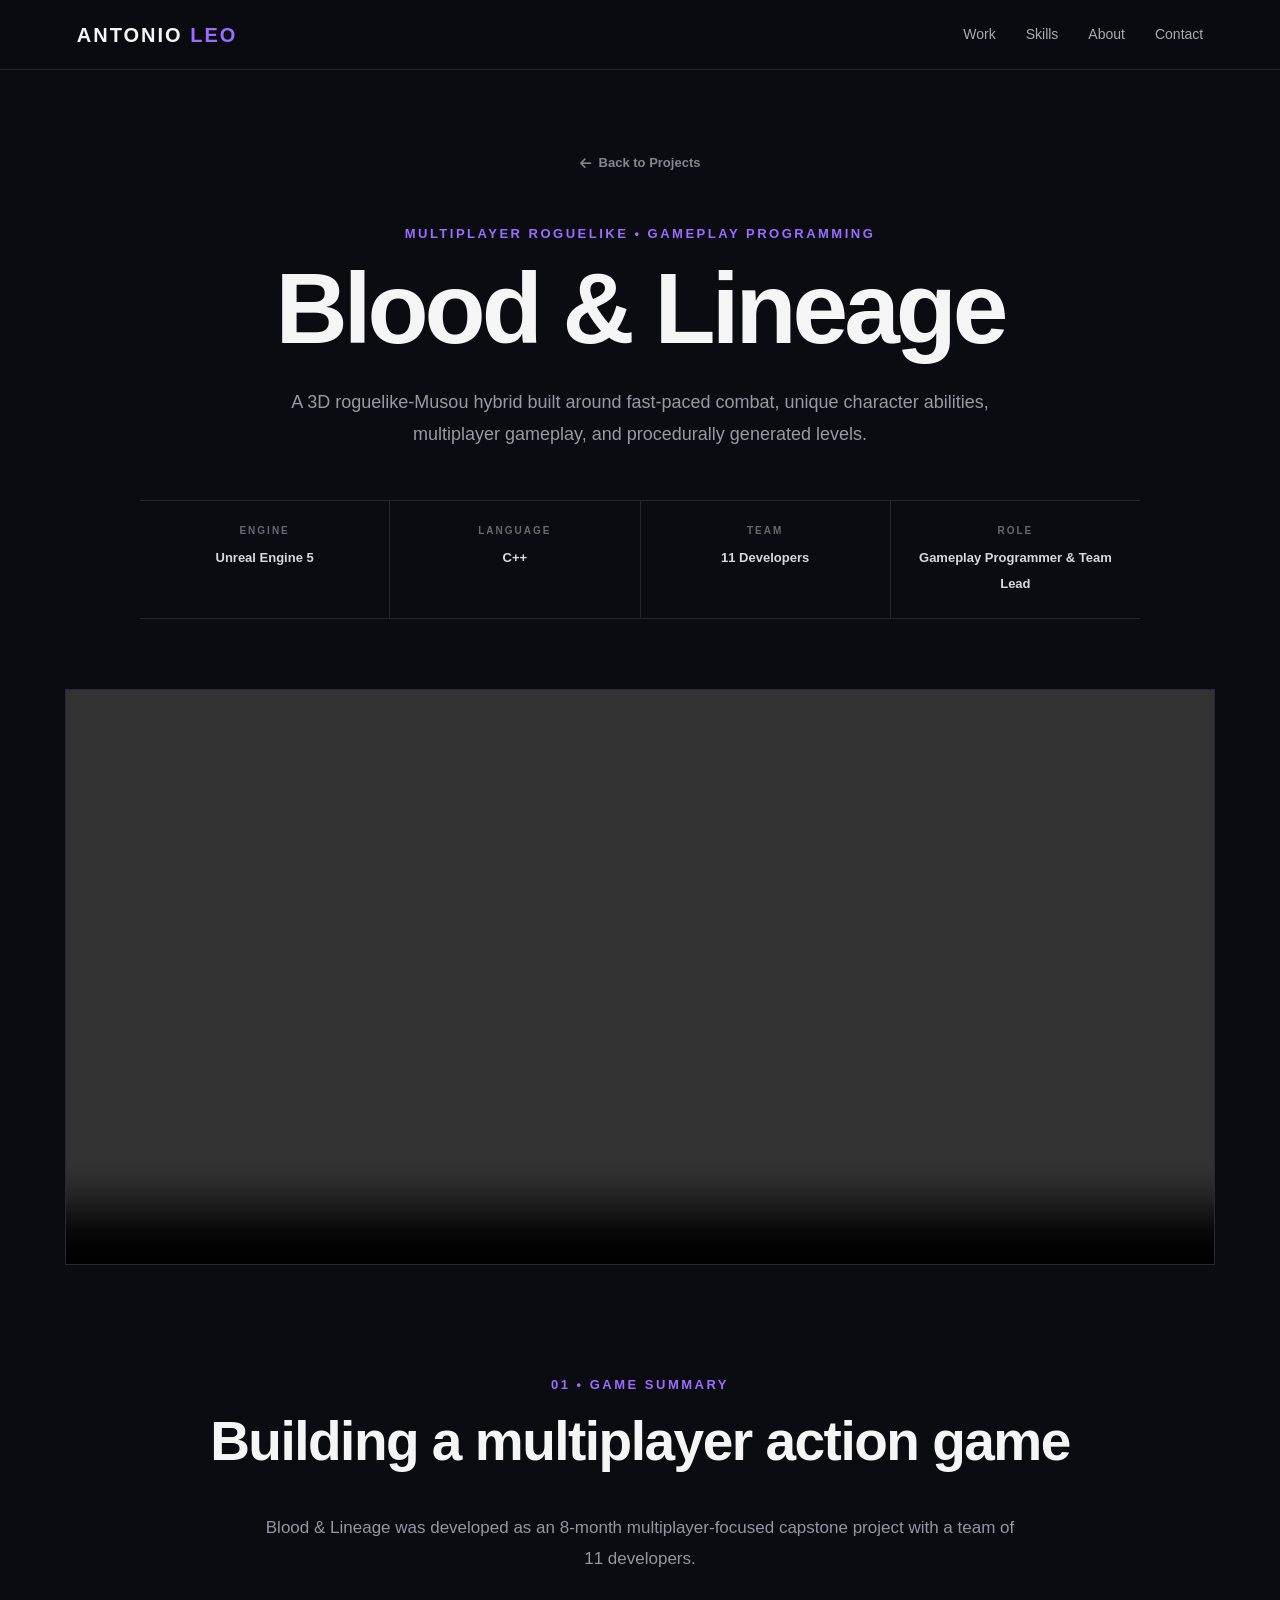
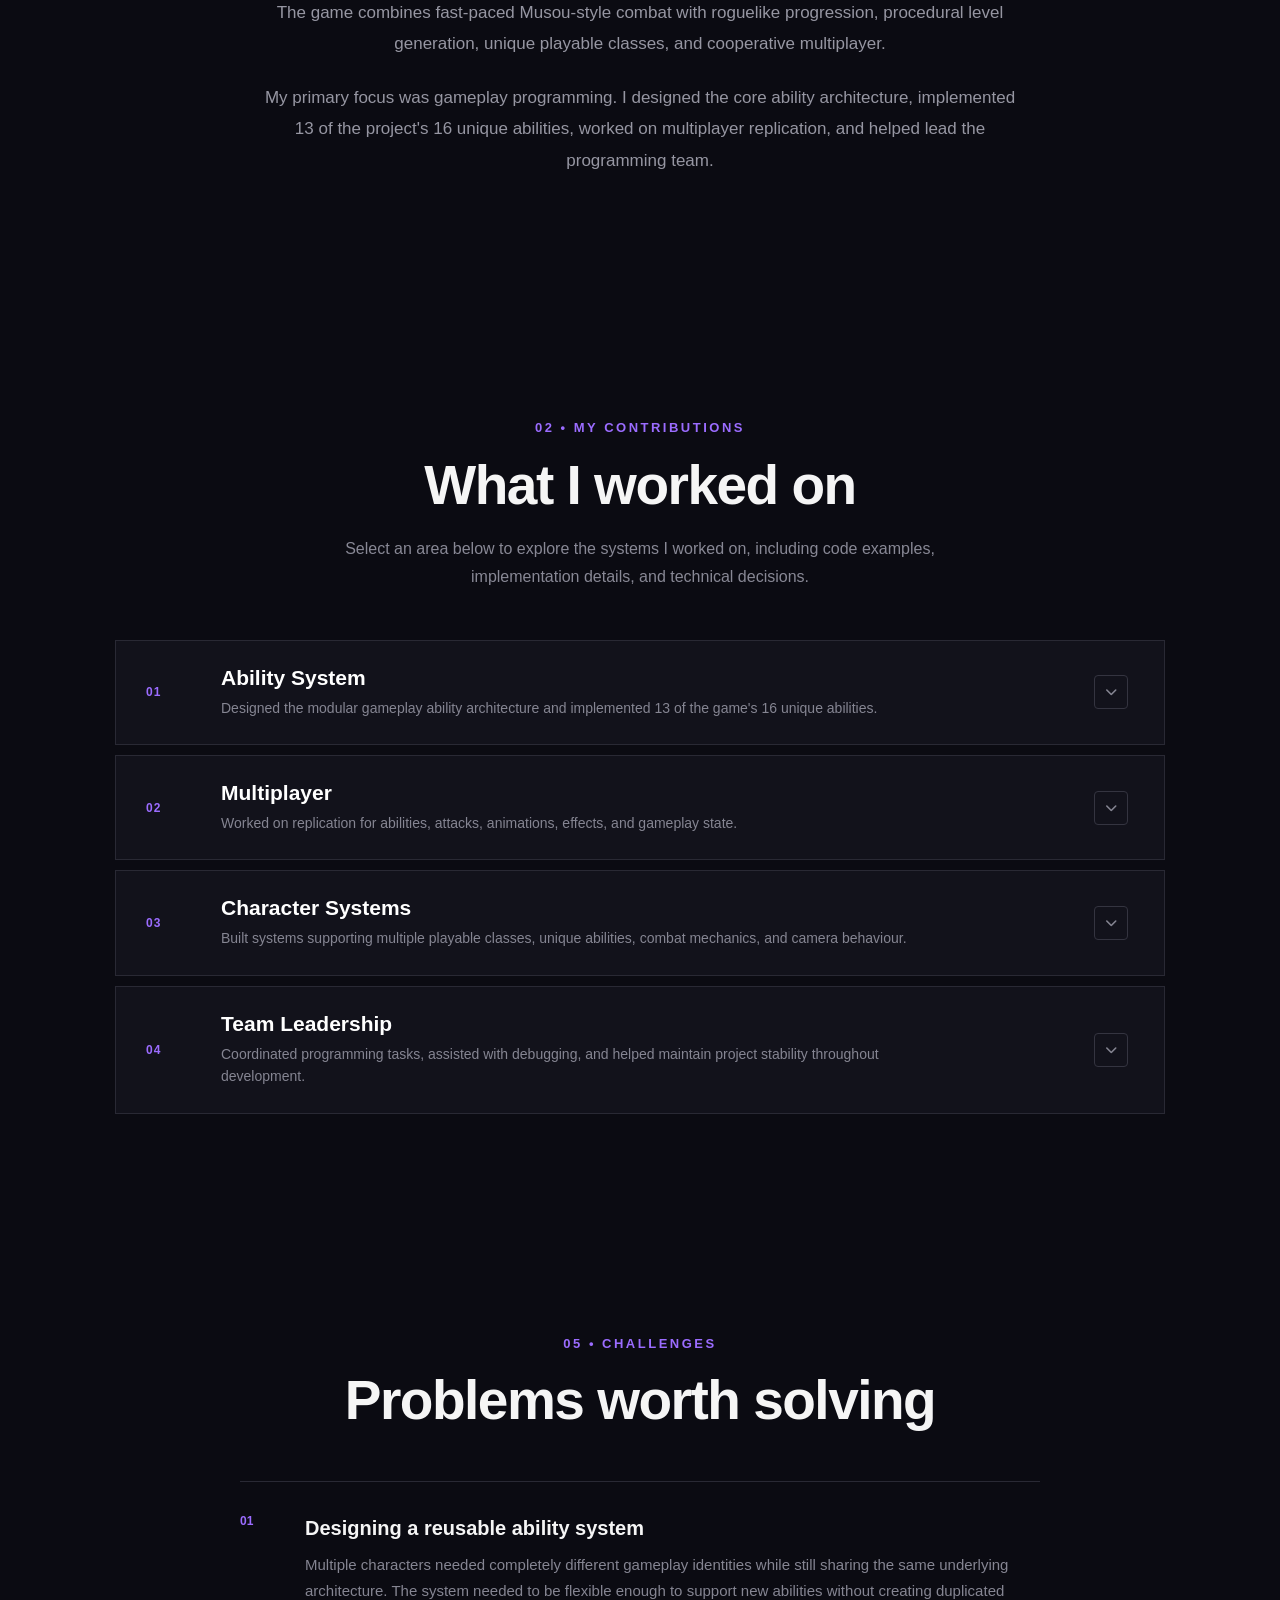
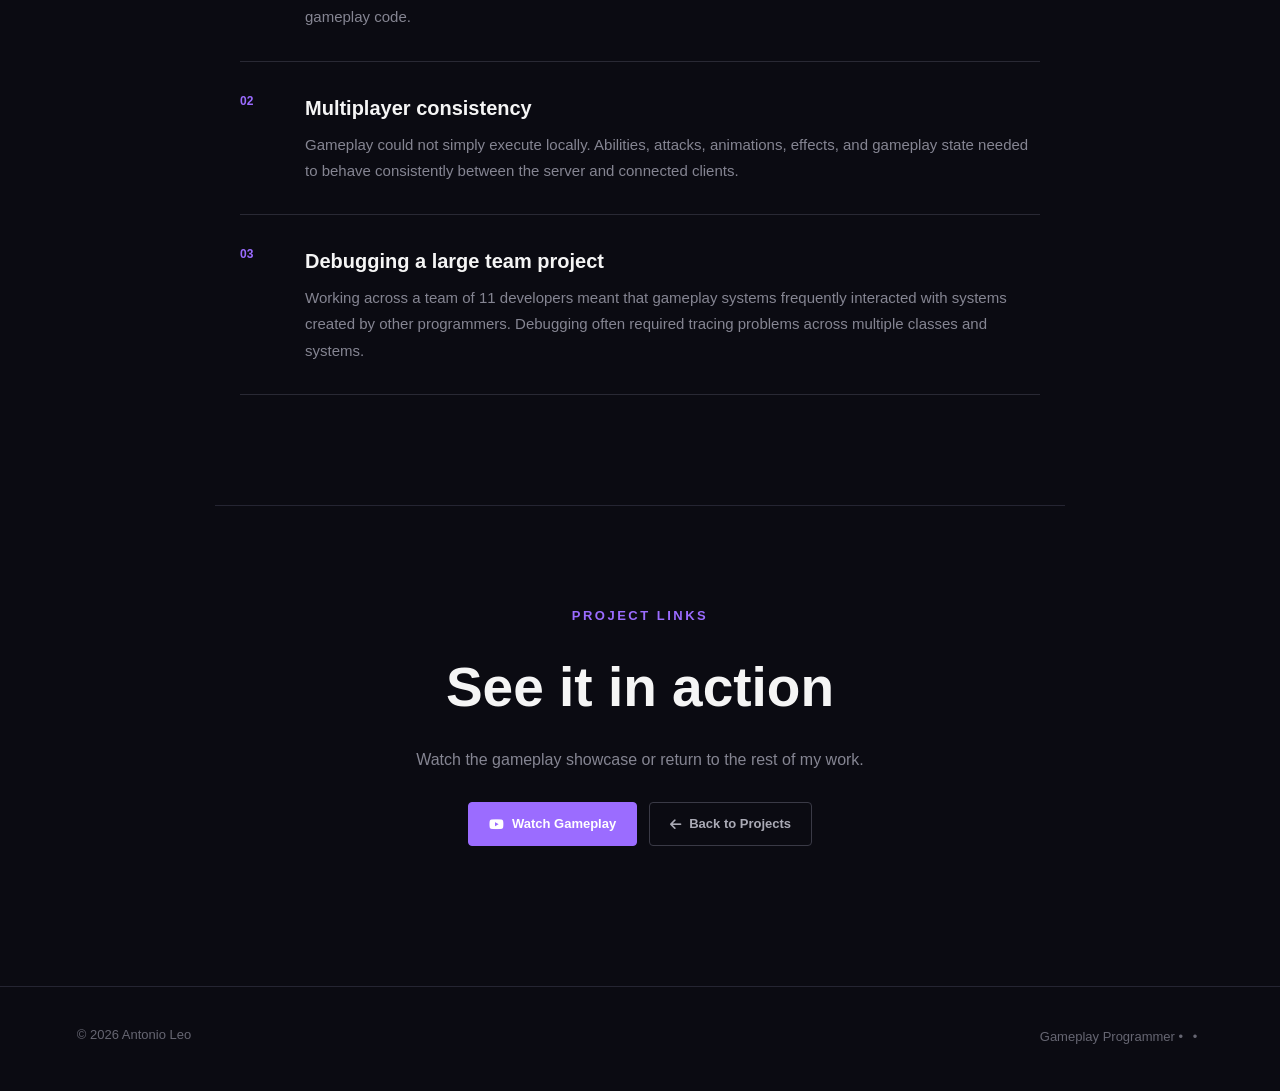
==== commit a8c779d0: "changes" ====
--- a/projects/blood-lineage.html
+++ b/projects/blood-lineage.html
@@ -115,7 +115,7 @@
         <video autoplay muted loop controls playsinline preload="metadata">
 
             <source
-                src="../videos/Blood&Lineage_Gameplay.mp4"
+                src="../videos/Blood&LineageGameplay.mp4"
                 type="video/mp4">
 
             Your browser does not support the video tag.
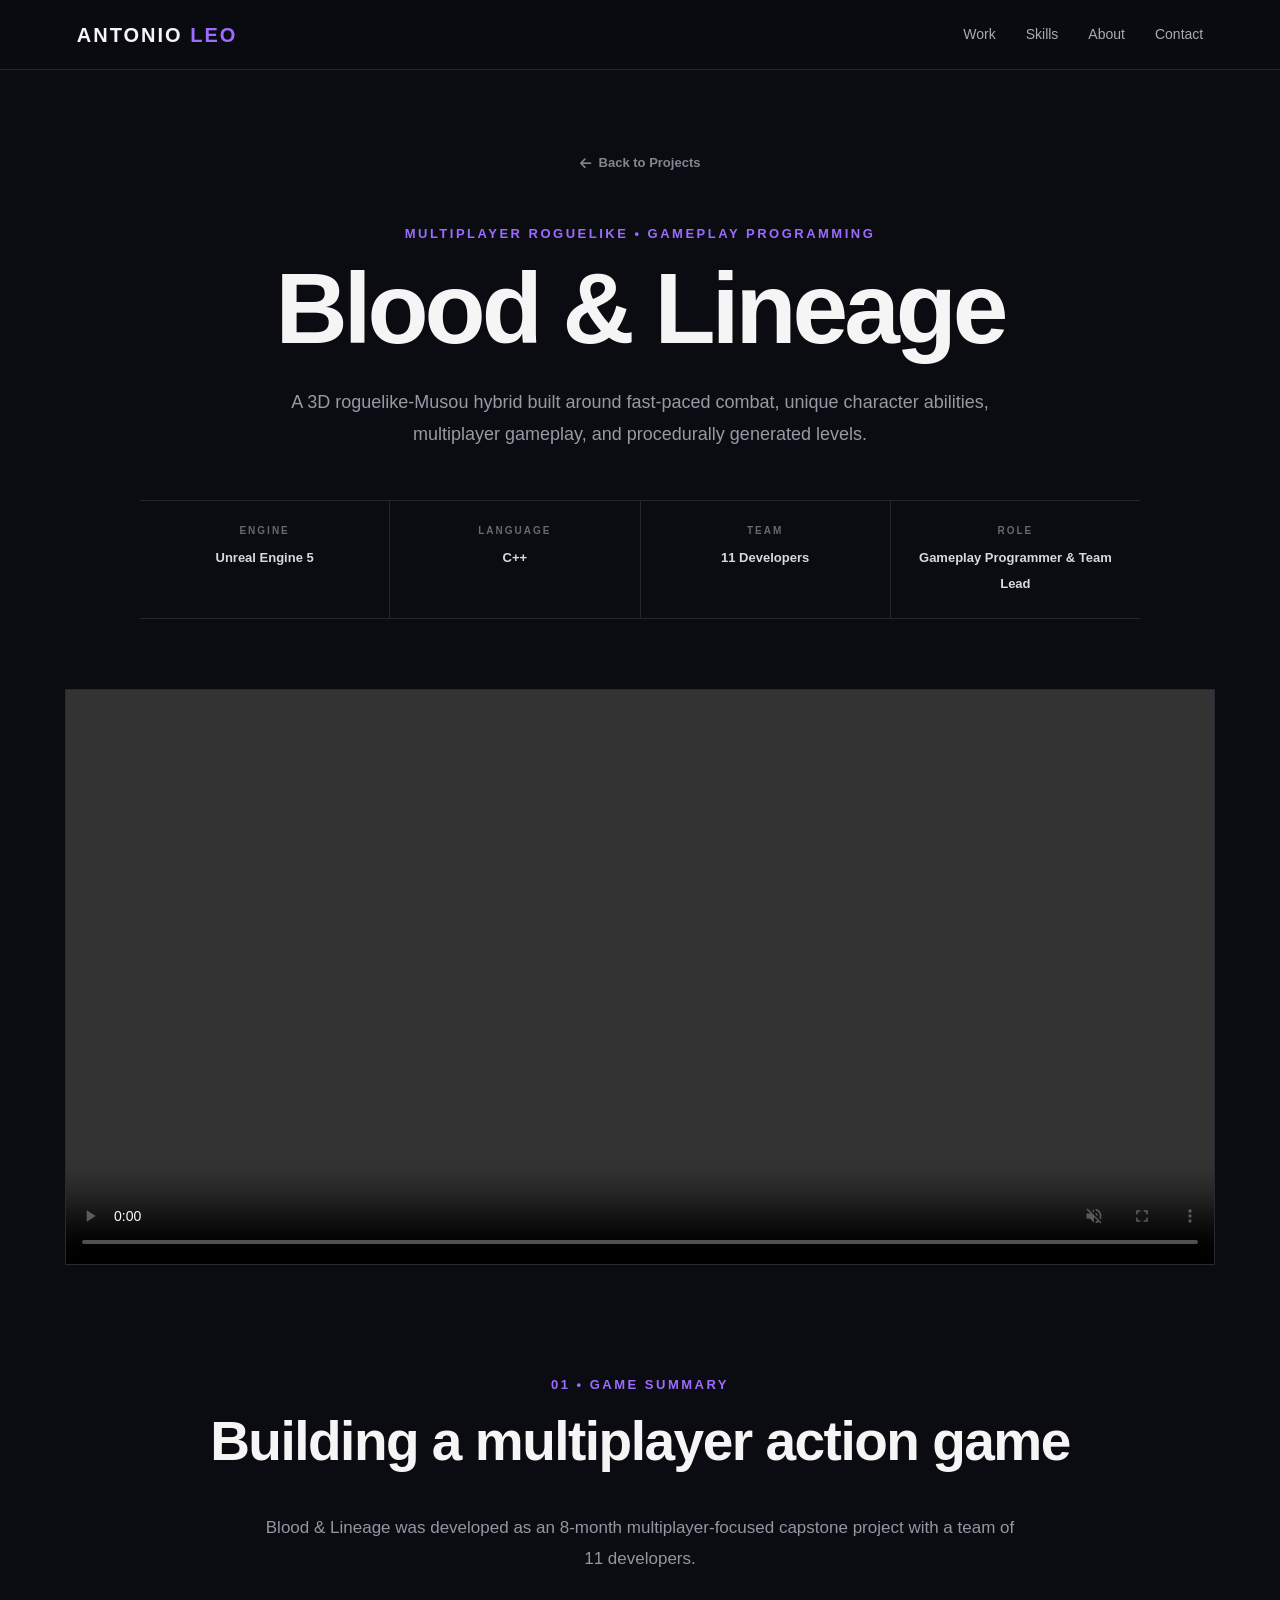
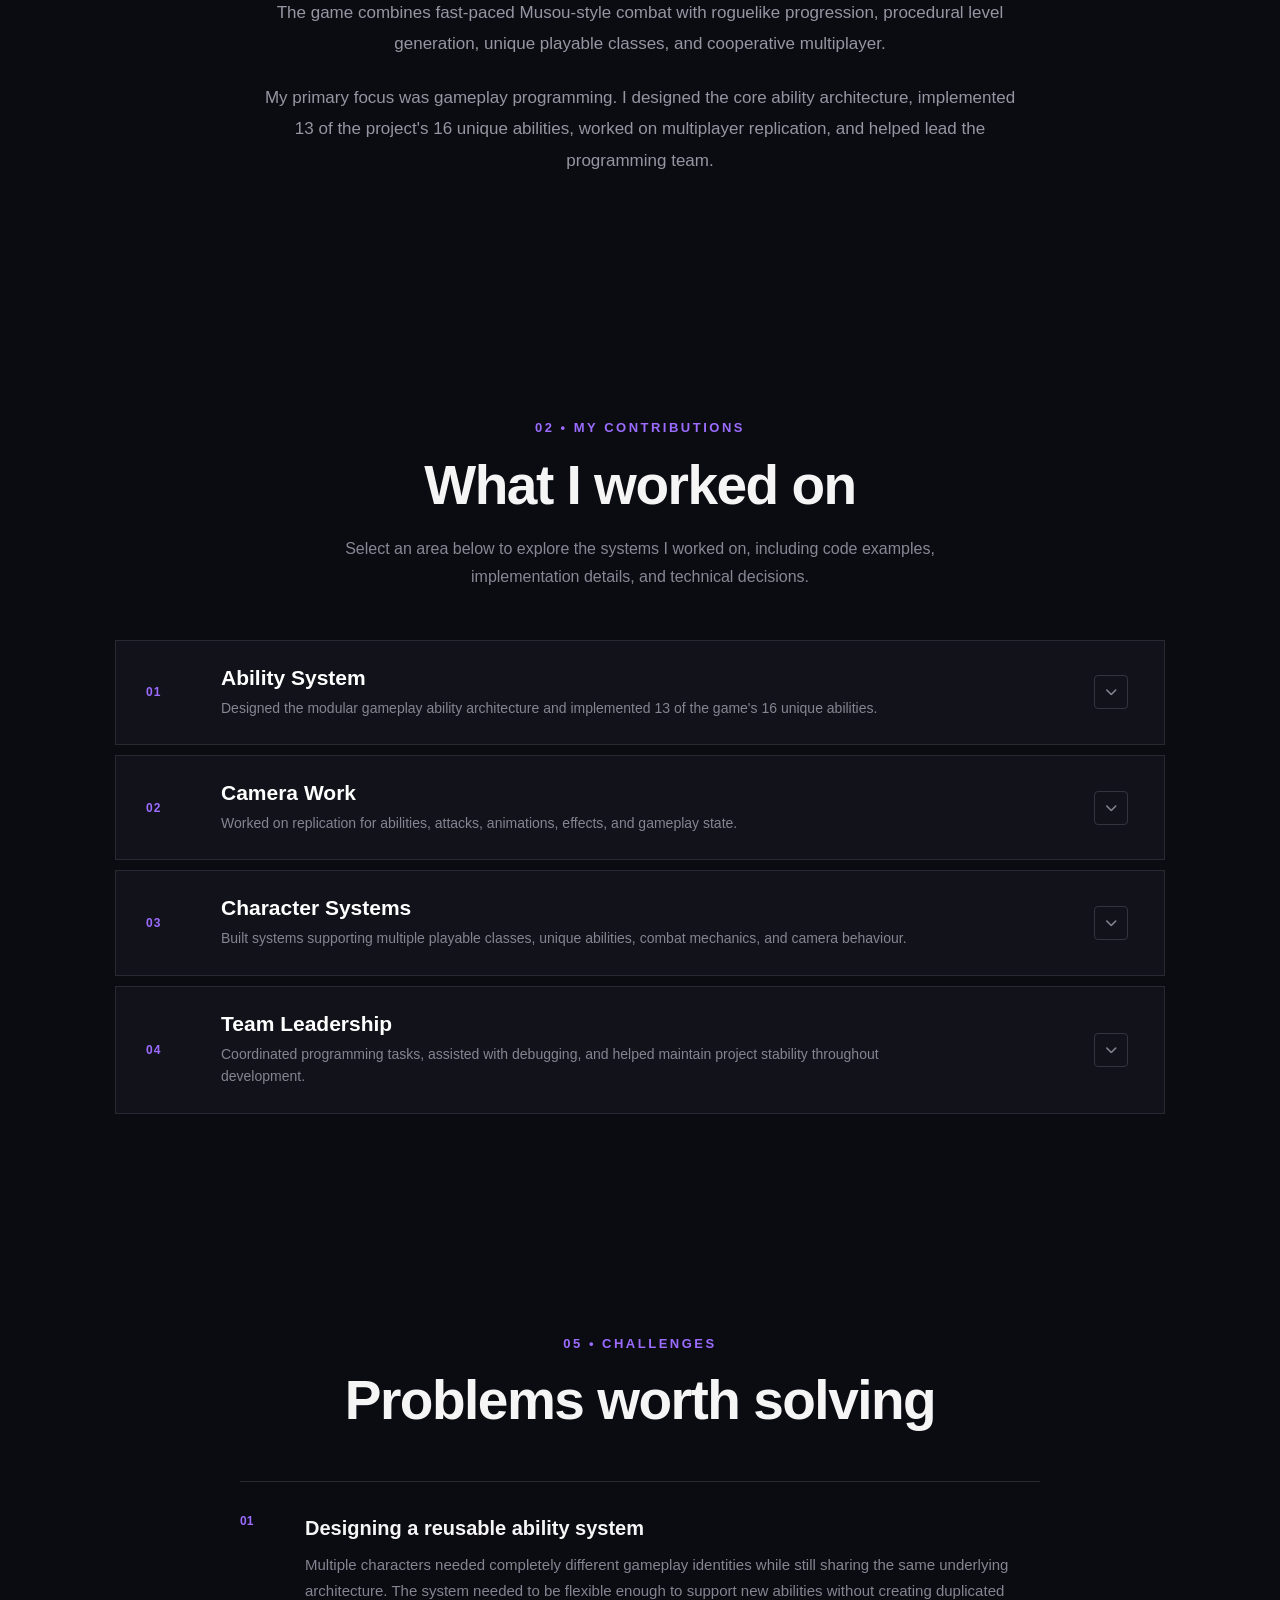
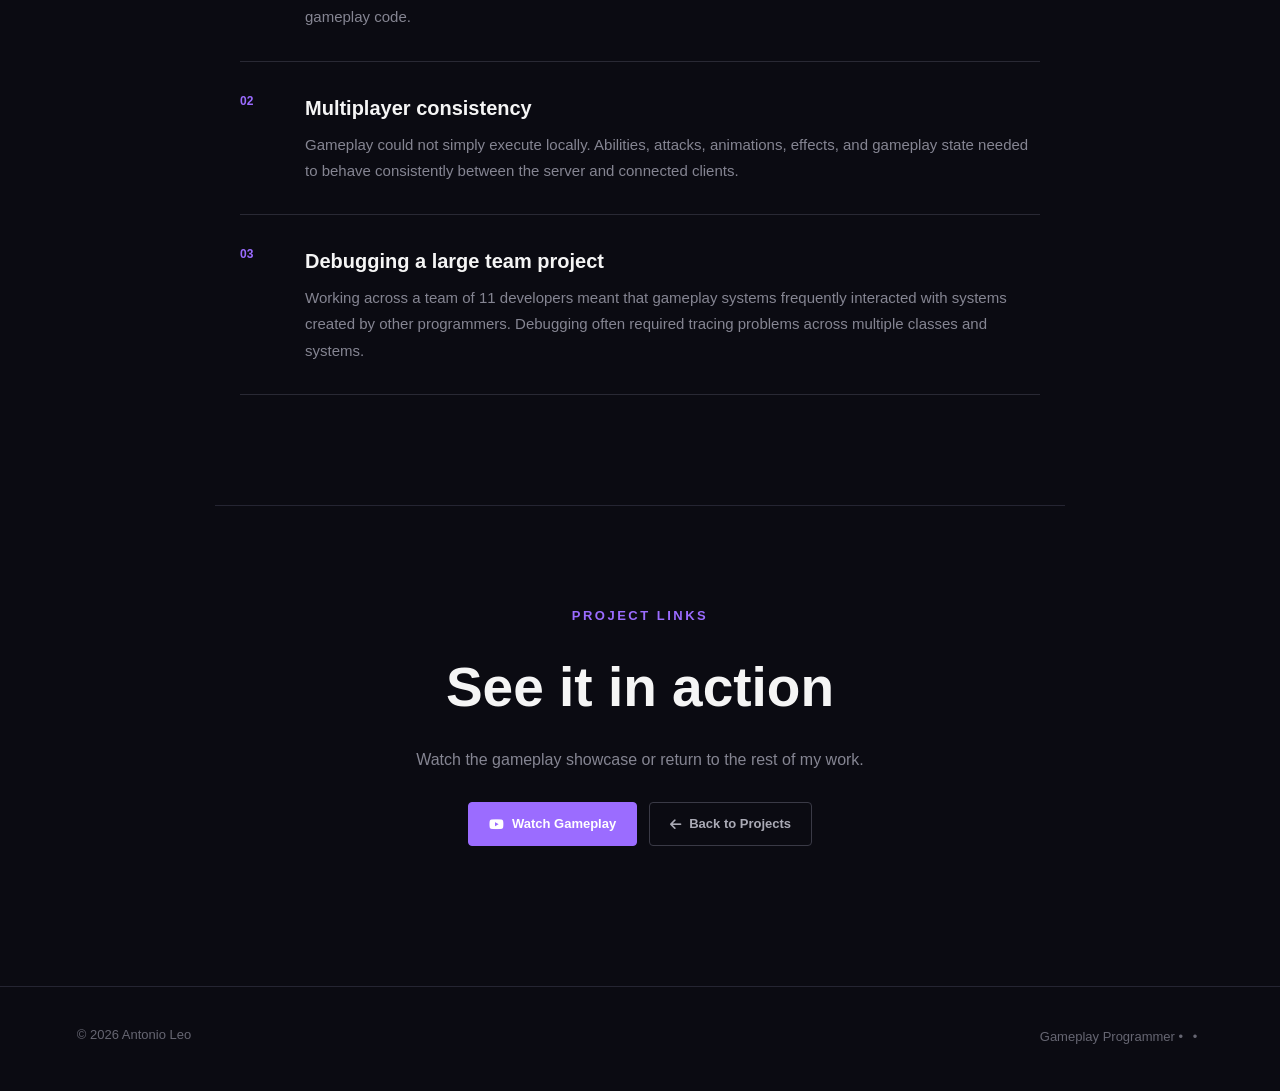
==== commit c53501af: "changes" ====
--- a/projects/blood-lineage.html
+++ b/projects/blood-lineage.html
@@ -270,14 +270,11 @@
                     <div class="step-content">
 
                         <h3>
-                            Player activates an ability
+                            Character selection
                         </h3>
 
                         <p>
-                            The player presses an input mapped to one of their
-                            character's abilities. The input is passed into the
-                            character's ability system and begins the activation
-                            process.
+                            To begin, in the lobby when you select your character and press start, you will be brought through SpawnDefaultPawnFor to set the player state to the proper class that was chosen. 
                         </p>
 
                         <div class="code-image">
@@ -309,13 +306,13 @@
                     <div class="step-content">
 
                         <h3>
-                            Ability activation
+                            Keybind press
                         </h3>
 
                         <p>
-                            The ability checks whether it can currently be
-                            activated, including cooldowns, gameplay state,
-                            and other activation requirements.
+                        The abilities are organized into categories, Damage, Defence, Utility, and Ultimate.
+                        The way it is set up there are four different keybinds for all the categories. 
+                        In this example, Bundle of Joy is a damage ability so when the key is pressed it will go through DamageAbility().
                         </p>
 
                         <div class="code-image">
@@ -347,13 +344,12 @@
                     <div class="step-content">
 
                         <h3>
-                            Determine the target
+                            Determining character
                         </h3>
 
                         <p>
-                            The ability determines what it should affect based
-                            on its configured target type. This can include the
-                            player, a single enemy, an area, or a cone.
+                        Next, we enter the head player class, RelicRunnersCharacter. Here is where we automatically decide which sub characters ability is called.
+                        The functions ActivateDamageAbility() and the other three are virtual functions which all the other sub characters use in their own unique ways. 
                         </p>
 
                         <div class="code-image">
@@ -385,14 +381,14 @@
                     <div class="step-content">
 
                         <h3>
-                            Execute gameplay logic
+                            Ability activation
                         </h3>
 
                         <p>
-                            Once the target is determined, the ability executes
-                            its gameplay logic. Depending on the ability, this
-                            can involve damage, healing, buffs, debuffs, movement,
-                            or other gameplay effects.
+                            Once it has gone through the virtual function, 
+                            it will bring you to the sub character class based on what the player selected (in this case Aphrodite), 
+                            and here is where the player gets access and attempts to use the ability using Gameplay Ability System. 
+                            The function GiveAbility grants the character class access to that ability and TryActivateAbilityByClass attempts to activate it 
                         </p>
 
                         <div class="code-image">
@@ -428,10 +424,7 @@
                         </h3>
 
                         <p>
-                            In multiplayer, gameplay-critical actions need to
-                            be handled with the server in mind so that clients
-                            cannot independently determine authoritative
-                            gameplay results.
+                            Every ability has an ActivateAbility which handles cooldowns, initial spawning guides and null checks.
                         </p>
 
                         <div class="code-image">
@@ -463,13 +456,11 @@
                     <div class="step-content">
 
                         <h3>
-                            Replicate gameplay state
+                            Cleanup
                         </h3>
 
                         <p>
-                            Relevant gameplay state, effects, animations, or
-                            events are replicated so connected players receive
-                            the correct result.
+                            Once the Ability is done with its functionality, EndAllAbilities() is called which stops all traces of the ability and handles resetting timers.
                         </p>
 
                         <div class="code-image">
@@ -548,7 +539,7 @@
                 <div class="contribution-info">
 
                     <h3>
-                        Multiplayer
+                        Camera Work
                     </h3>
 
                     <p>
@@ -570,11 +561,11 @@
                 <div class="contribution-intro">
 
                     <p class="eyebrow">
-                        MULTIPLAYER
+                        CAMERA
                     </p>
 
                     <h3>
-                        Building gameplay around multiplayer
+                        Camera Logic Breakdown
                     </h3>
 
                     <p>
@@ -601,20 +592,126 @@
                     <div class="step-content">
 
                         <h3>
-                            Replication architecture
+                            Updating Camera
                         </h3>
 
                         <p>
-                            Add an explanation of how your gameplay systems
-                            communicate between the client and server.
+                            Manages the camera system by coordinating position, rotation and enemy detection. If the user is Nemesis or Ares, they will not use the reticle logic. 
                         </p>
 
-                        <!-- Add your multiplayer screenshot here -->
+                            <div class="code-image">
+
+                            <img
+                                src="../images/cam.png"
+                                alt="Final gameplay result C++ code"
+                                loading="lazy">
+
+                            <span class="expand-hint">
+                                <i class="fa-solid fa-expand"></i>
+                            </span>
+
+                        </div>
 
                     </div>
 
                 </article>
 
+                 <article class="walkthrough-step">
+
+                    <div class="step-number">
+                        02
+                    </div>
+
+                    <div class="step-content">
+
+                        <h3>
+                            Detecting Enemies
+                        </h3>
+
+                        <p>
+                            Detects nearby enemies within a 500-unit radius and identifies the closest target to adjust the camera for combat.
+                        </p>
+
+                            <div class="code-image">
+
+                            <img
+                                src="../images/enemies.png"
+                                alt="Final gameplay result C++ code"
+                                loading="lazy">
+
+                            <span class="expand-hint">
+                                <i class="fa-solid fa-expand"></i>
+                            </span>
+
+                        </div>
+
+                    </div>
+
+                </article>
+                 <article class="walkthrough-step">
+
+                    <div class="step-number">
+                        03
+                    </div>
+
+                    <div class="step-content">
+
+                        <h3>
+                            Updating Position
+                        </h3>
+
+                        <p>
+                            Dynamically adjusts camera distance, height, lag, and look-ahead based on player movement and nearby enemies for improved visibility and spatial awareness.
+                        </p>
+
+                            <div class="code-image">
+
+                            <img
+                                src="../images/pos.png"
+                                alt="Final gameplay result C++ code"
+                                loading="lazy">
+
+                            <span class="expand-hint">
+                                <i class="fa-solid fa-expand"></i>
+                            </span>
+
+                        </div>
+
+                    </div>
+
+                </article>
+                 <article class="walkthrough-step">
+
+                    <div class="step-number">
+                        04
+                    </div>
+
+                    <div class="step-content">
+
+                        <h3>
+                            Updating Camera Rotation
+                        </h3>
+
+                        <p>
+                            Smoothly synchronizes camera and character rotation with player input, clamping camera pitch to maintain controlled and consistent viewing angles.
+                        </p>
+
+                            <div class="code-image">
+
+                            <img
+                                src="../images/rot.png"
+                                alt="Final gameplay result C++ code"
+                                loading="lazy">
+
+                            <span class="expand-hint">
+                                <i class="fa-solid fa-expand"></i>
+                            </span>
+
+                        </div>
+
+                    </div>
+
+                </article>
             </div>
 
         </article>
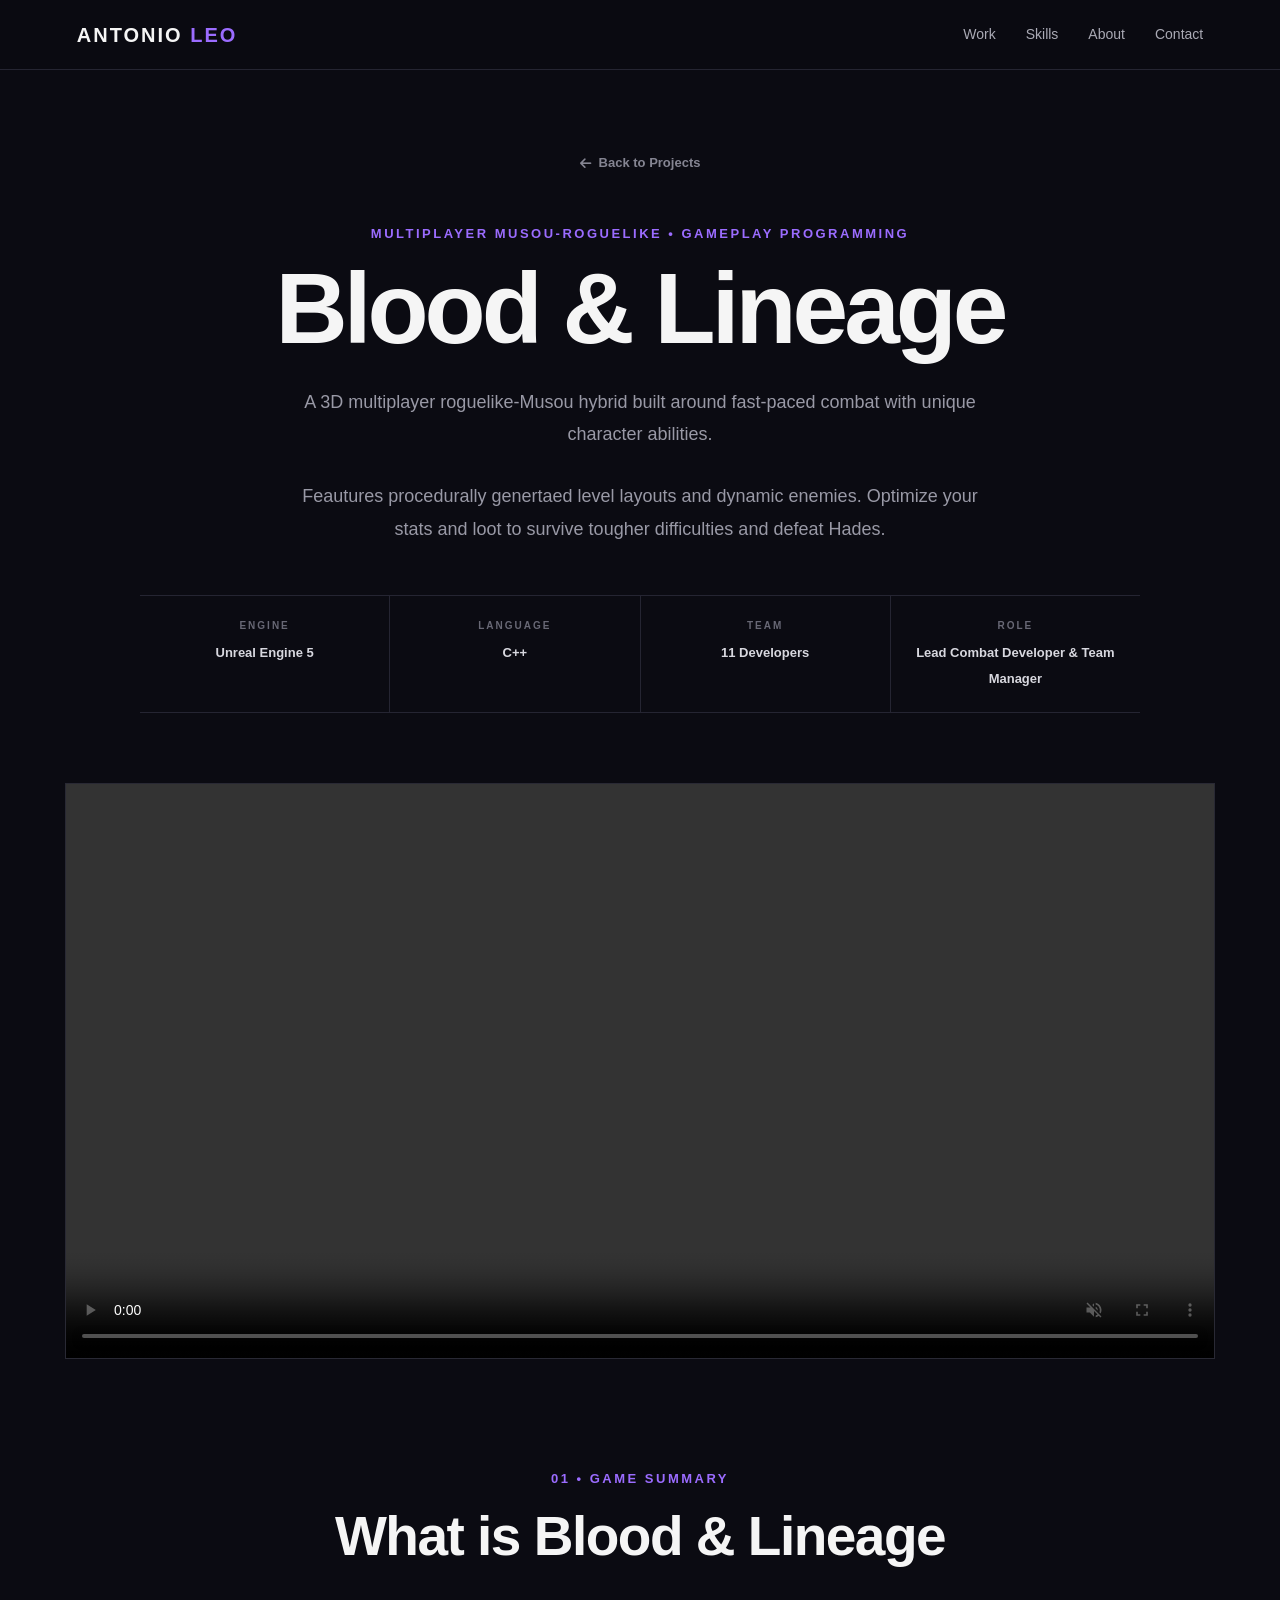
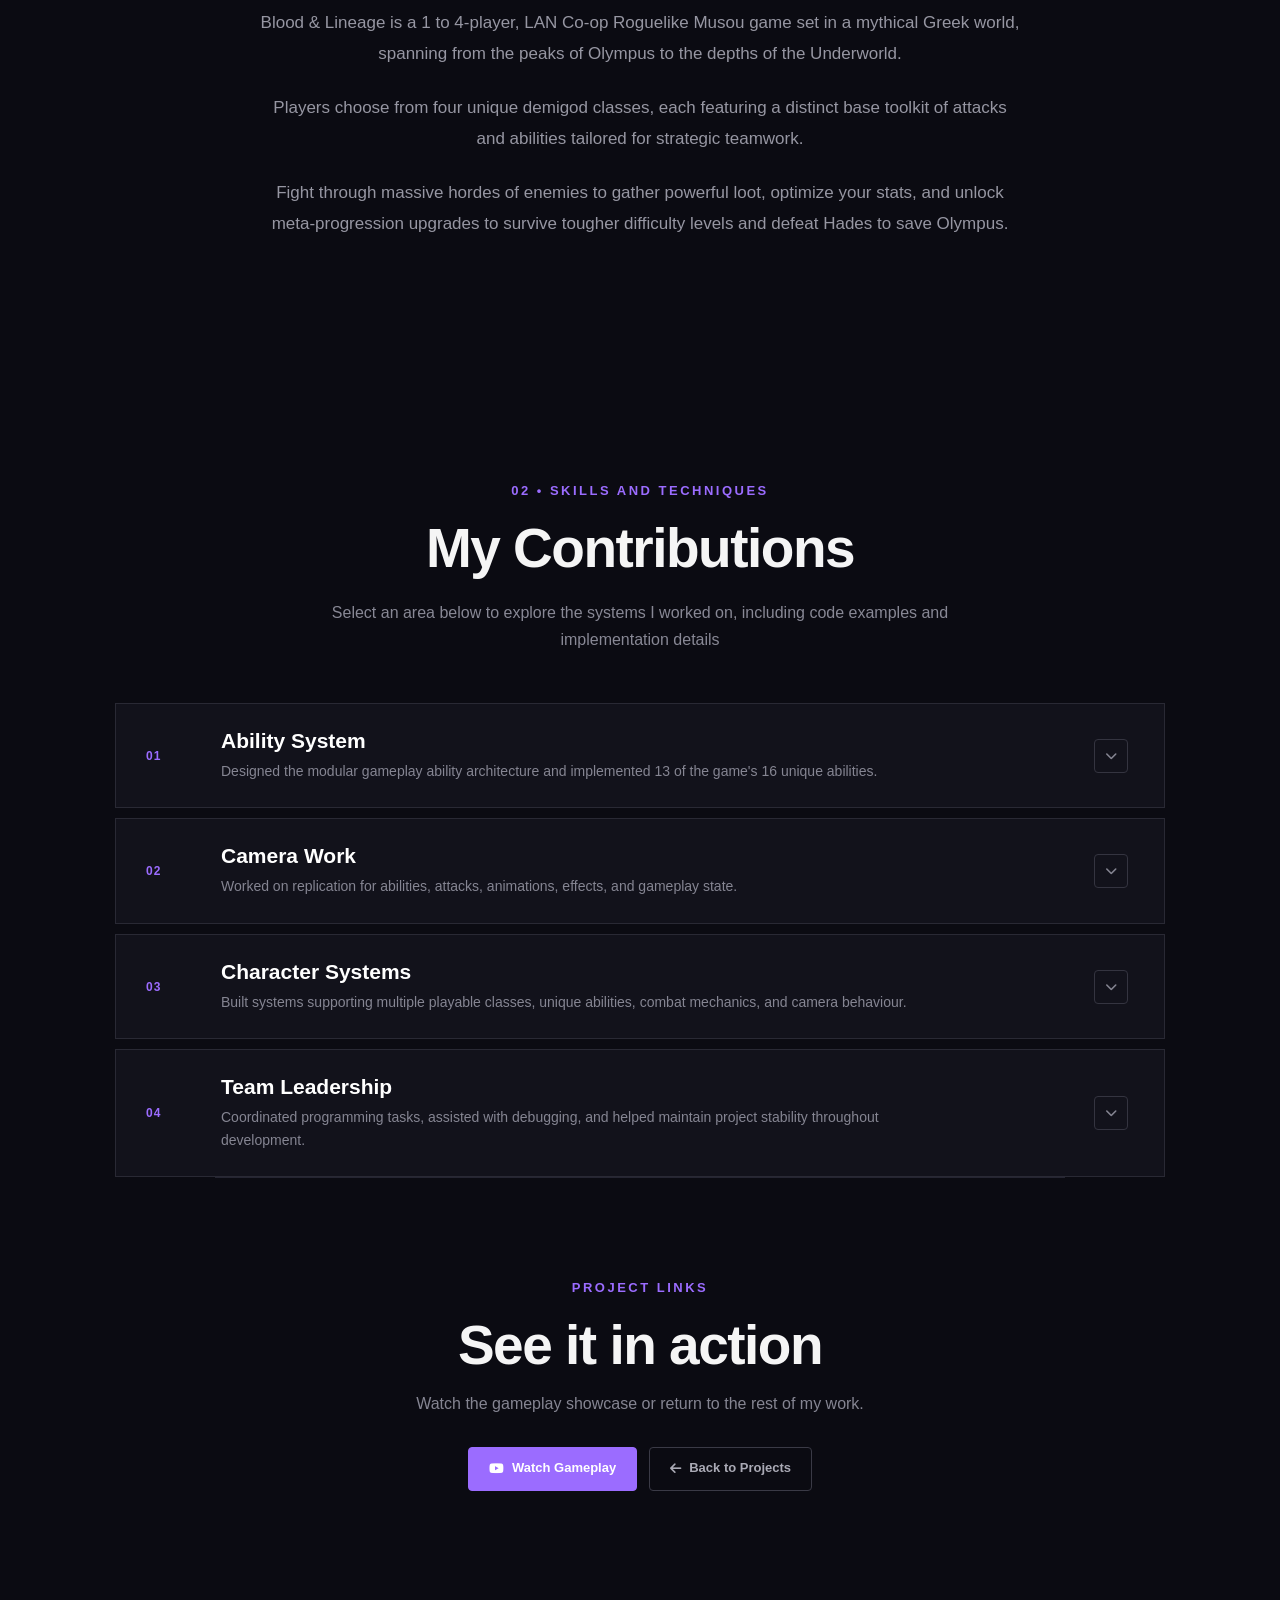
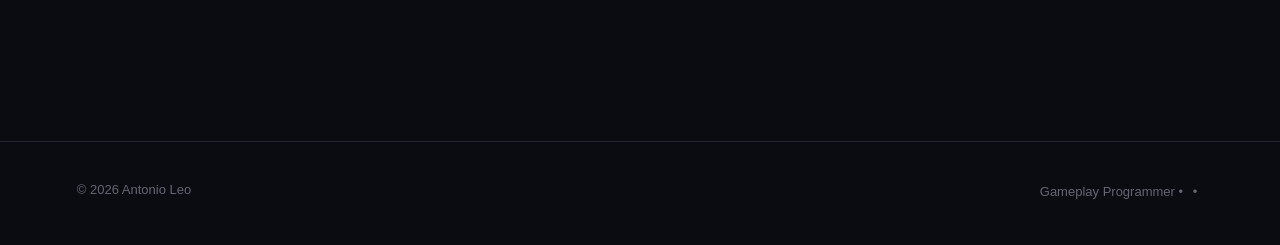
==== commit 035e4b25: "addditions" ====
--- a/projects/blood-lineage.html
+++ b/projects/blood-lineage.html
@@ -60,7 +60,7 @@
 
 
         <p class="eyebrow">
-            MULTIPLAYER ROGUELIKE • GAMEPLAY PROGRAMMING
+            MULTIPLAYER MUSOU-ROGUELIKE • GAMEPLAY PROGRAMMING
         </p>
 
 
@@ -71,13 +71,17 @@
 
         <p class="detail-lead">
 
-            A 3D roguelike-Musou hybrid built around fast-paced combat,
-            unique character abilities, multiplayer gameplay, and
-            procedurally generated levels.
+            A 3D multiplayer roguelike-Musou hybrid built around fast-paced combat with
+            unique character abilities. 
 
         </p>
 
-
+        <p class="detail-lead">
+
+            Feautures procedurally genertaed level layouts and dynamic enemies.
+            Optimize your stats and loot to survive tougher difficulties and defeat Hades.
+
+        </p>
         <div class="detail-meta">
 
             <div>
@@ -97,7 +101,7 @@
 
             <div>
                 <span>ROLE</span>
-                <strong>Gameplay Programmer &amp; Team Lead</strong>
+                <strong> Lead Combat Developer &amp; Team Manager</strong>
             </div>
 
         </div>
@@ -138,7 +142,7 @@
 
 
         <h2>
-            Building a multiplayer action game
+            What is Blood & Lineage 
         </h2>
 
 
@@ -146,28 +150,24 @@
 
             <p>
 
-                Blood &amp; Lineage was developed as an 8-month
-                multiplayer-focused capstone project with a team of
-                11 developers.
-
+             Blood & Lineage is a 1 to 4-player, LAN Co-op Roguelike Musou game set in a mythical Greek world, 
+             spanning from the peaks of Olympus to the depths of the Underworld. 
+            
             </p>
 
 
             <p>
 
-                The game combines fast-paced Musou-style combat with
-                roguelike progression, procedural level generation,
-                unique playable classes, and cooperative multiplayer.
+            Players choose from four unique demigod classes, 
+            each featuring a distinct base toolkit of attacks and abilities tailored for strategic teamwork.
 
             </p>
 
 
             <p>
 
-                My primary focus was gameplay programming. I designed
-                the core ability architecture, implemented 13 of the
-                project's 16 unique abilities, worked on multiplayer
-                replication, and helped lead the programming team.
+            Fight through massive hordes of enemies to gather powerful loot, optimize your stats, 
+            and unlock meta-progression upgrades to survive tougher difficulty levels and defeat Hades to save Olympus.
 
             </p>
 
@@ -184,16 +184,16 @@
 <section class="detail-section contributions-section">
 
     <p class="eyebrow">
-        02 • MY CONTRIBUTIONS
+        02 • SKILLS AND TECHNIQUES
     </p>
 
     <h2>
-        What I worked on
+        My Contributions
     </h2>
 
     <p class="section-description">
         Select an area below to explore the systems I worked on,
-        including code examples, implementation details, and technical decisions.
+        including code examples and implementation details
     </p>
 
 
@@ -501,18 +501,14 @@
                             players.
                         </p>
 
-                        <div class="code-image">
-
-                            <img
-                                src="../images/Step7.png"
-                                alt="Final gameplay result C++ code"
-                                loading="lazy">
-
-                            <span class="expand-hint">
-                                <i class="fa-solid fa-expand"></i>
-                            </span>
-
-                        </div>
+                     <div class="project-video">
+
+                        <video autoplay muted loop playsinline preload="metadata">
+                        <source src="videos/bundleclip.mp4" type="video/mp4">
+                         Your browser does not support the video tag.
+                        </video>
+
+                    </div>
 
                     </div>
 
@@ -892,113 +888,6 @@
         </article>
 
     </div>
-
-</section>
-    <!-- =========================================
-         04 — CHALLENGES
-    ========================================== -->
-
-    <section class="detail-section">
-
-        <p class="eyebrow">
-            05 • CHALLENGES
-        </p>
-
-
-        <h2>
-            Problems worth solving
-        </h2>
-
-
-        <div class="challenge-list">
-
-
-            <article>
-
-                <span>
-                    01
-                </span>
-
-                <div>
-
-                    <h3>
-                        Designing a reusable ability system
-                    </h3>
-
-                    <p>
-
-                        Multiple characters needed completely different
-                        gameplay identities while still sharing the same
-                        underlying architecture. The system needed to be
-                        flexible enough to support new abilities without
-                        creating duplicated gameplay code.
-
-                    </p>
-
-                </div>
-
-            </article>
-
-
-
-            <article>
-
-                <span>
-                    02
-                </span>
-
-                <div>
-
-                    <h3>
-                        Multiplayer consistency
-                    </h3>
-
-                    <p>
-
-                        Gameplay could not simply execute locally.
-                        Abilities, attacks, animations, effects, and
-                        gameplay state needed to behave consistently
-                        between the server and connected clients.
-
-                    </p>
-
-                </div>
-
-            </article>
-
-
-
-            <article>
-
-                <span>
-                    03
-                </span>
-
-                <div>
-
-                    <h3>
-                        Debugging a large team project
-                    </h3>
-
-                    <p>
-
-                        Working across a team of 11 developers meant that
-                        gameplay systems frequently interacted with systems
-                        created by other programmers. Debugging often
-                        required tracing problems across multiple classes
-                        and systems.
-
-                    </p>
-
-                </div>
-
-            </article>
-
-
-        </div>
-
-    </section>
-
 
 
     <!-- =========================================
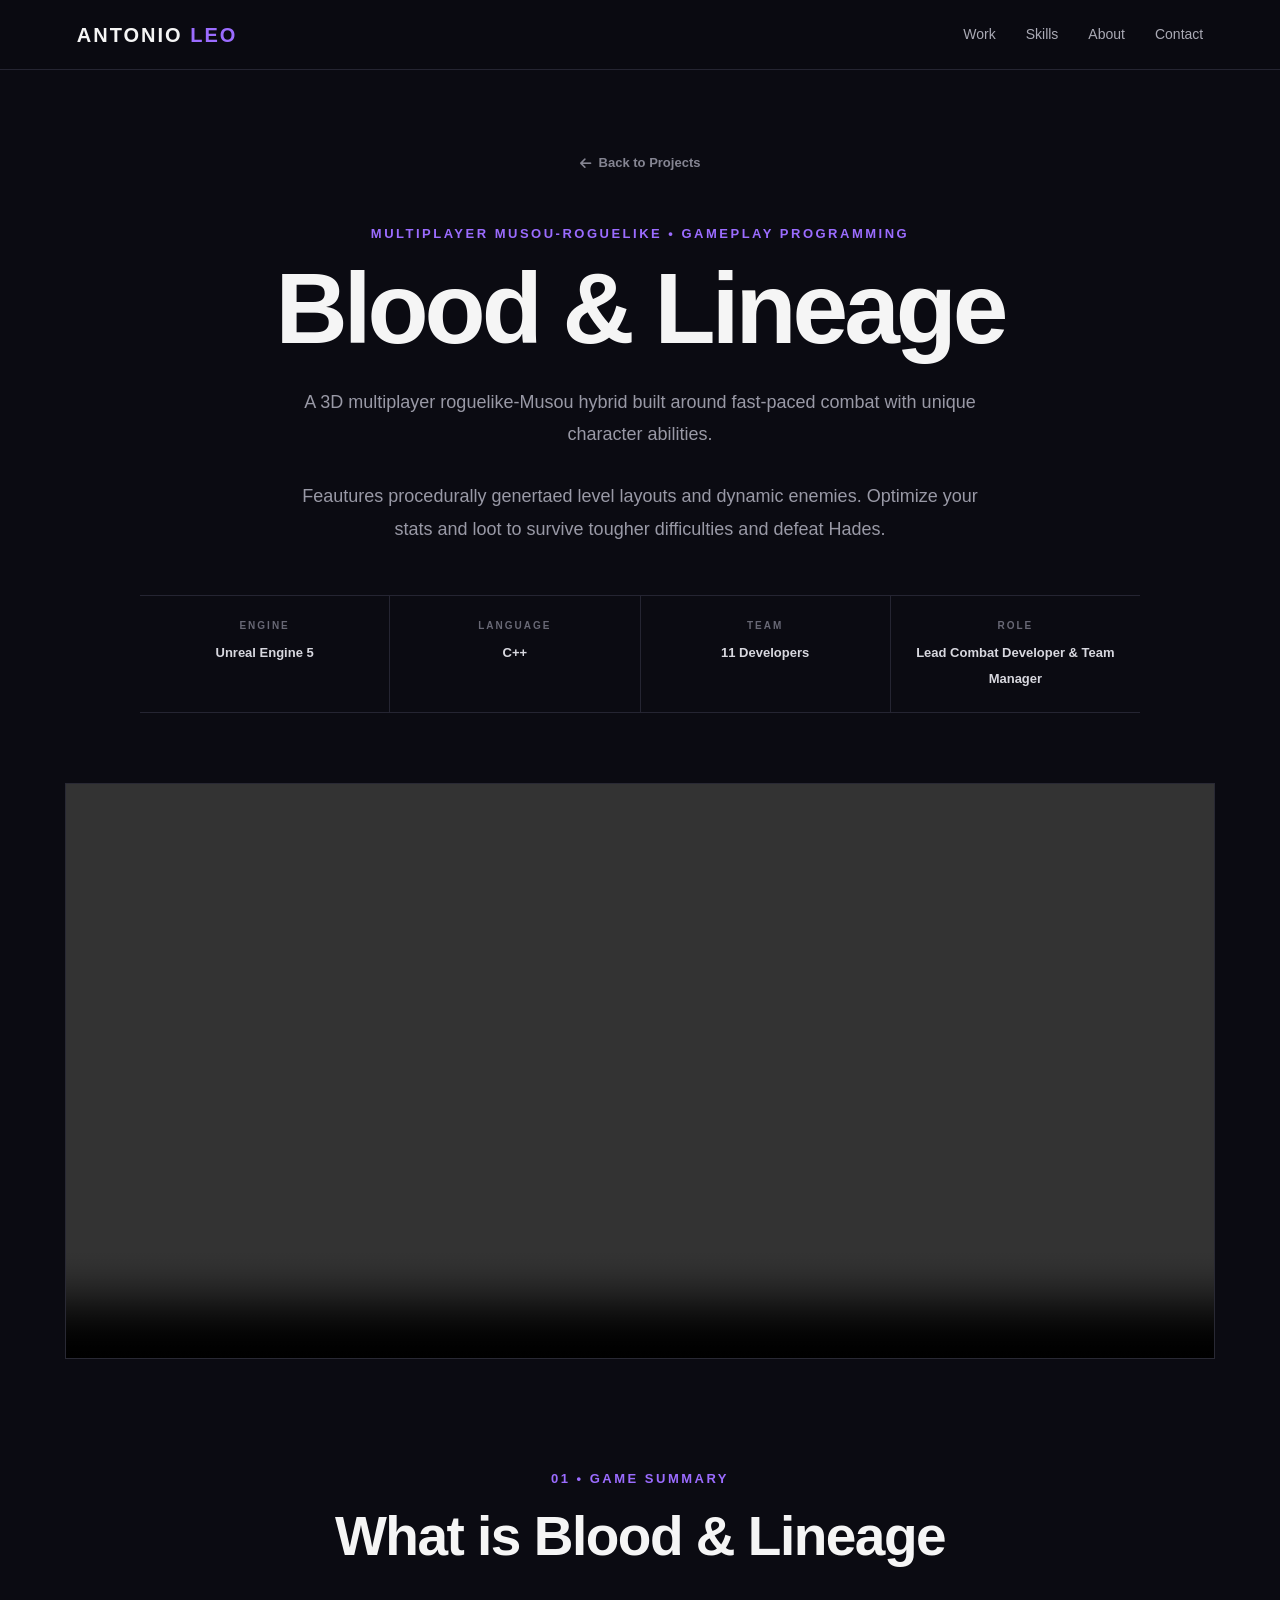
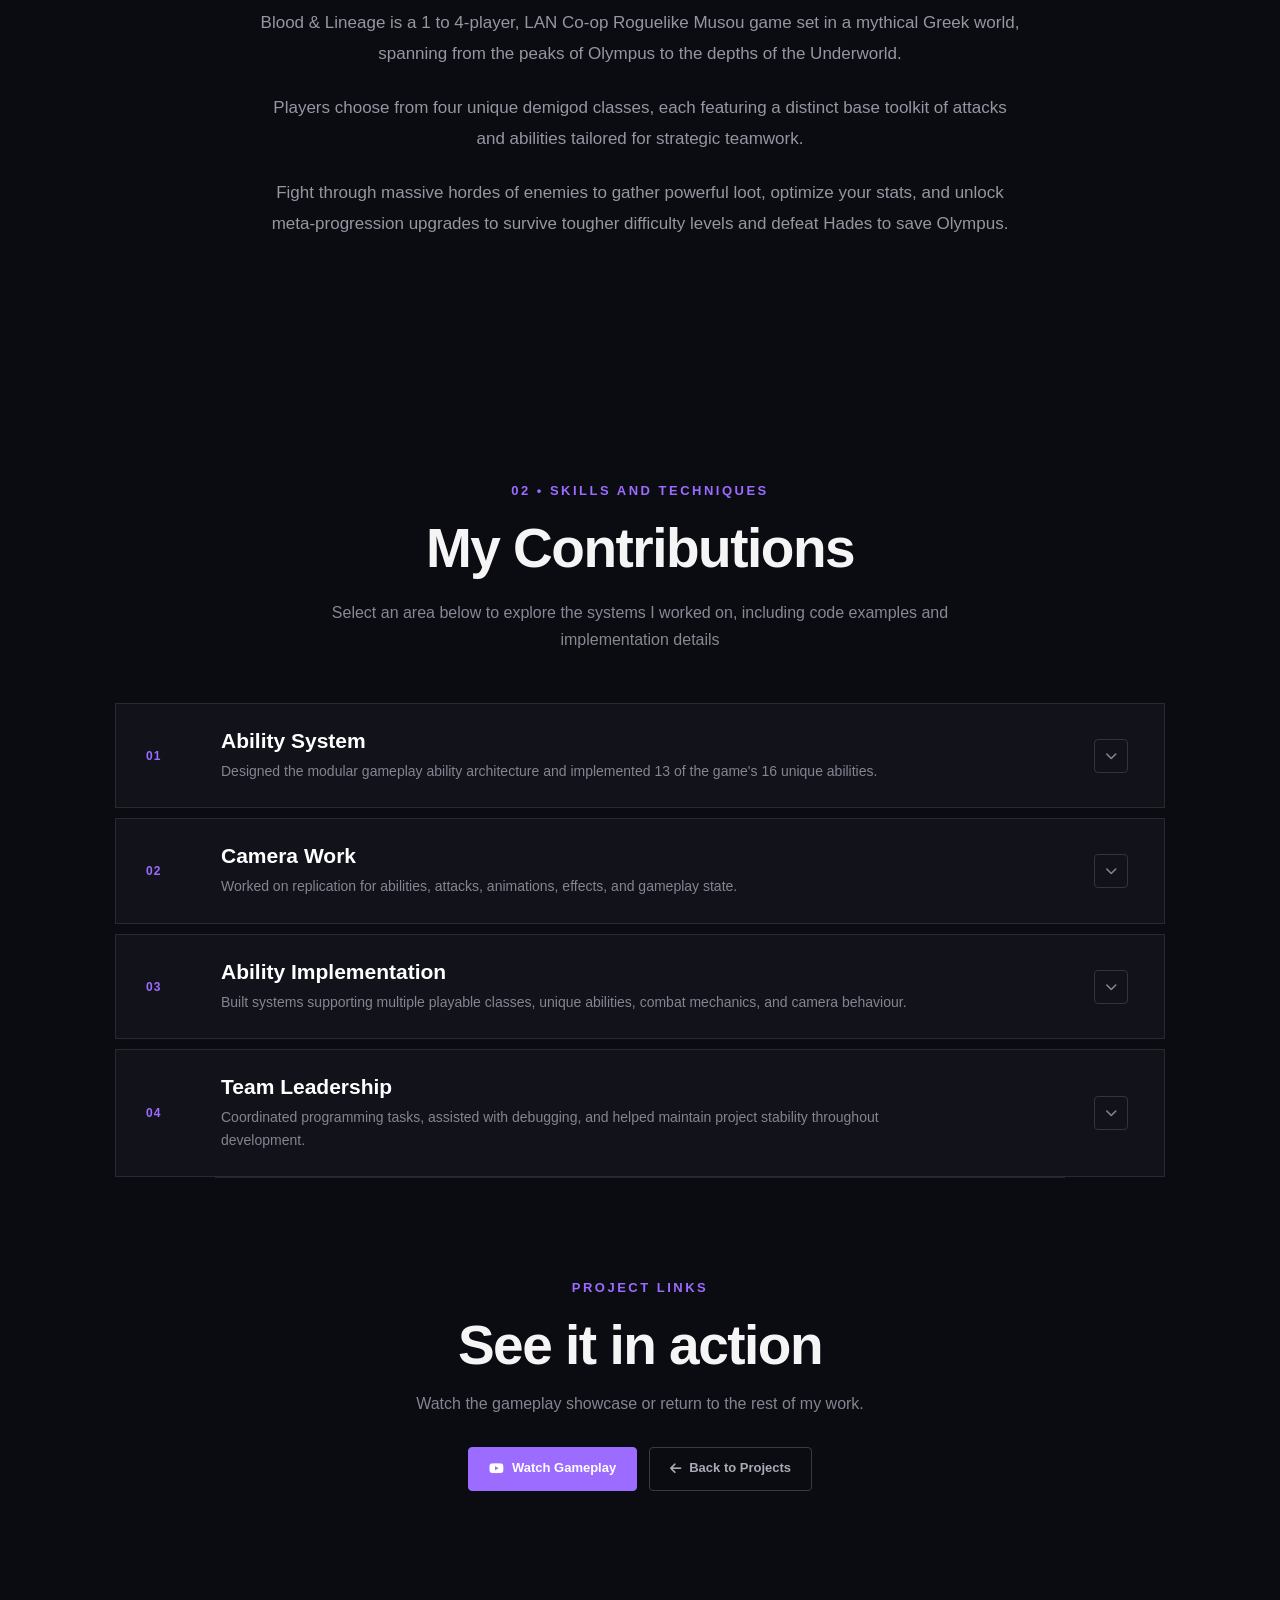
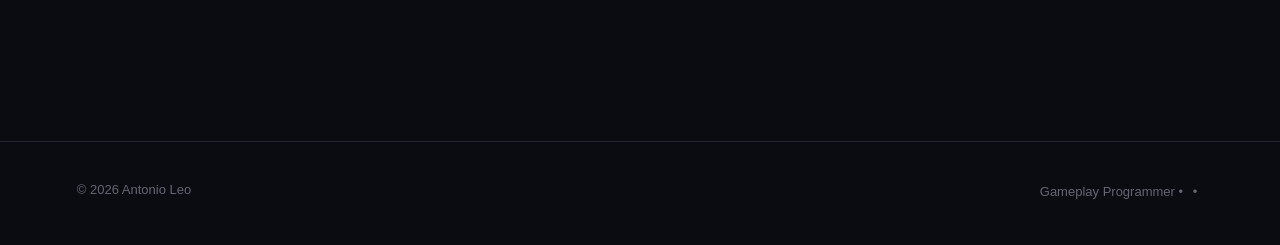
==== commit 89130b5d: "changes" ====
--- a/projects/blood-lineage.html
+++ b/projects/blood-lineage.html
@@ -215,7 +215,7 @@
                 <div class="contribution-info">
 
                     <h3>
-                        Ability System
+                        Ability System 
                     </h3>
 
                     <p>
@@ -504,7 +504,7 @@
                      <div class="project-video">
 
                         <video autoplay muted loop playsinline preload="metadata">
-                        <source src="videos/bundleclip.mp4" type="video/mp4">
+                        <source src="../videos/bundleclip.mp4" type="video/mp4">
                          Your browser does not support the video tag.
                         </video>
 
@@ -729,7 +729,7 @@
                 <div class="contribution-info">
 
                     <h3>
-                        Character Systems
+                        Ability Implementation
                     </h3>
 
                     <p>
